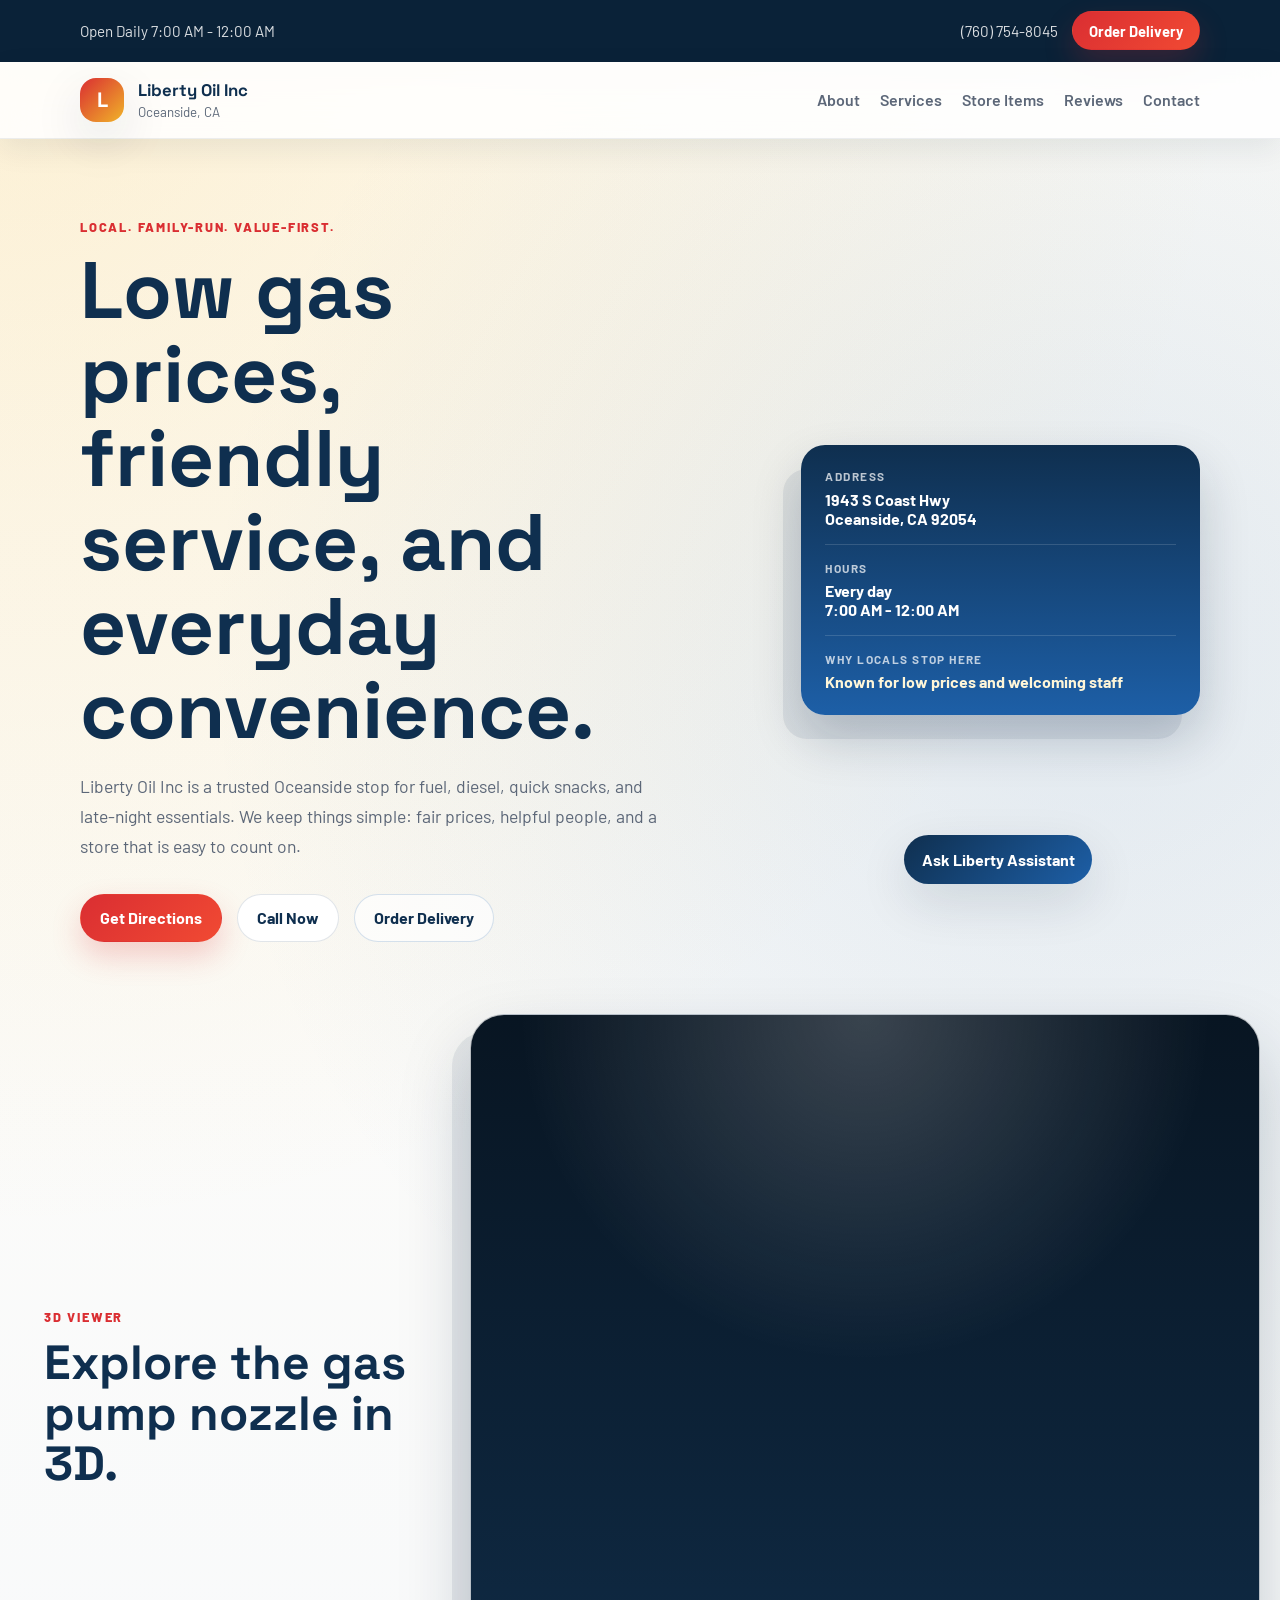
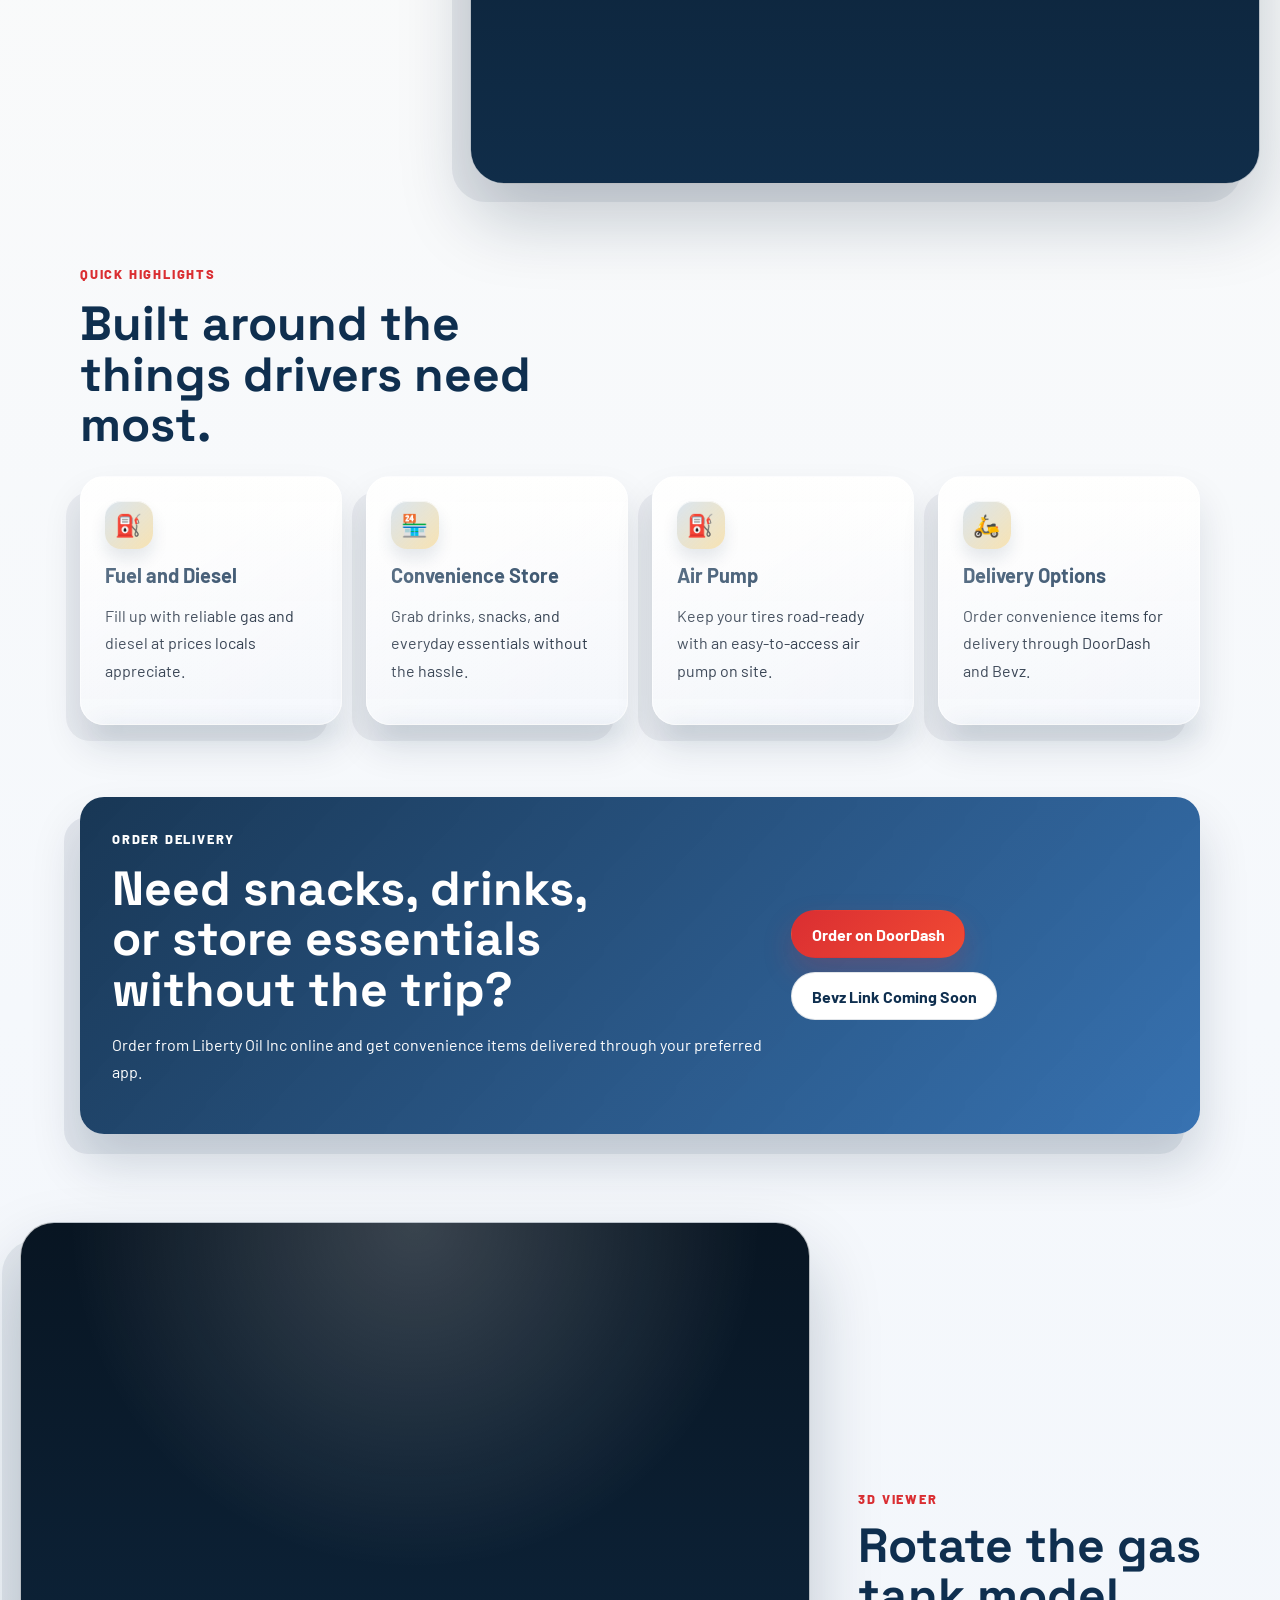
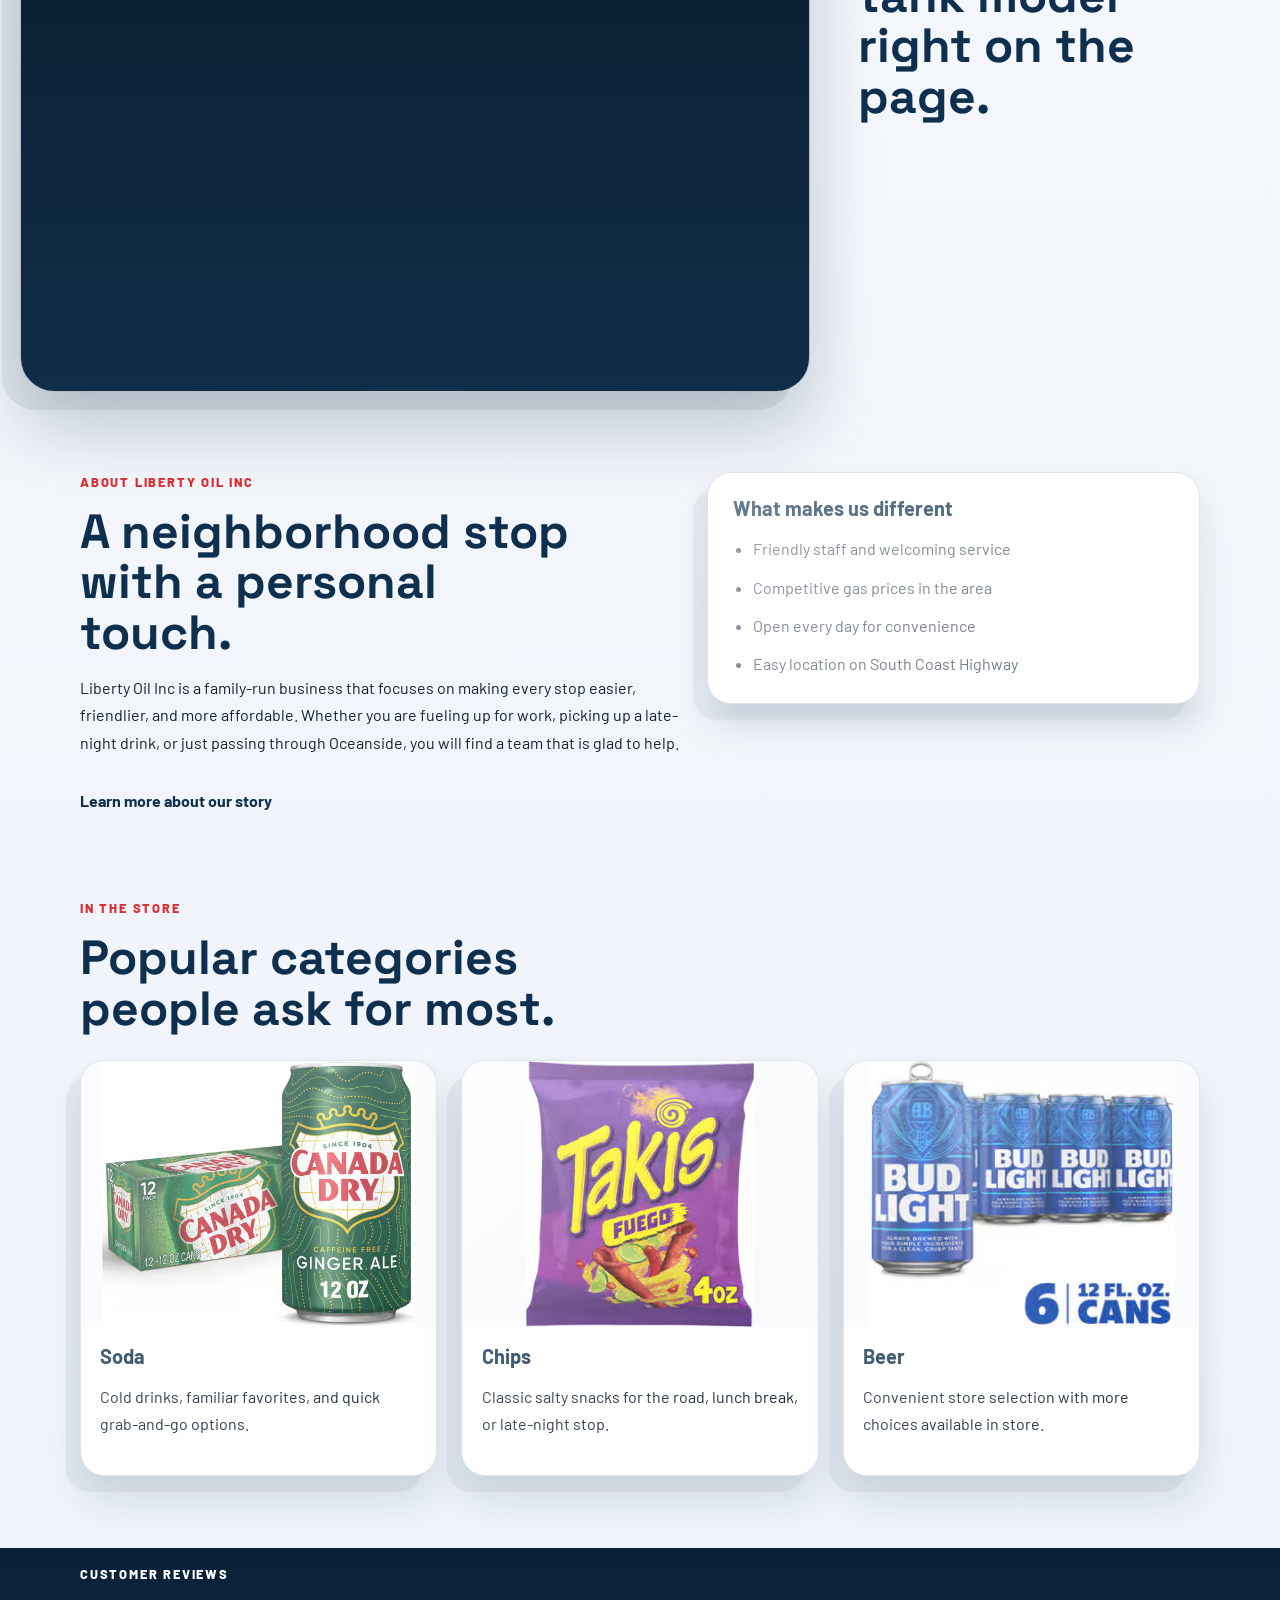
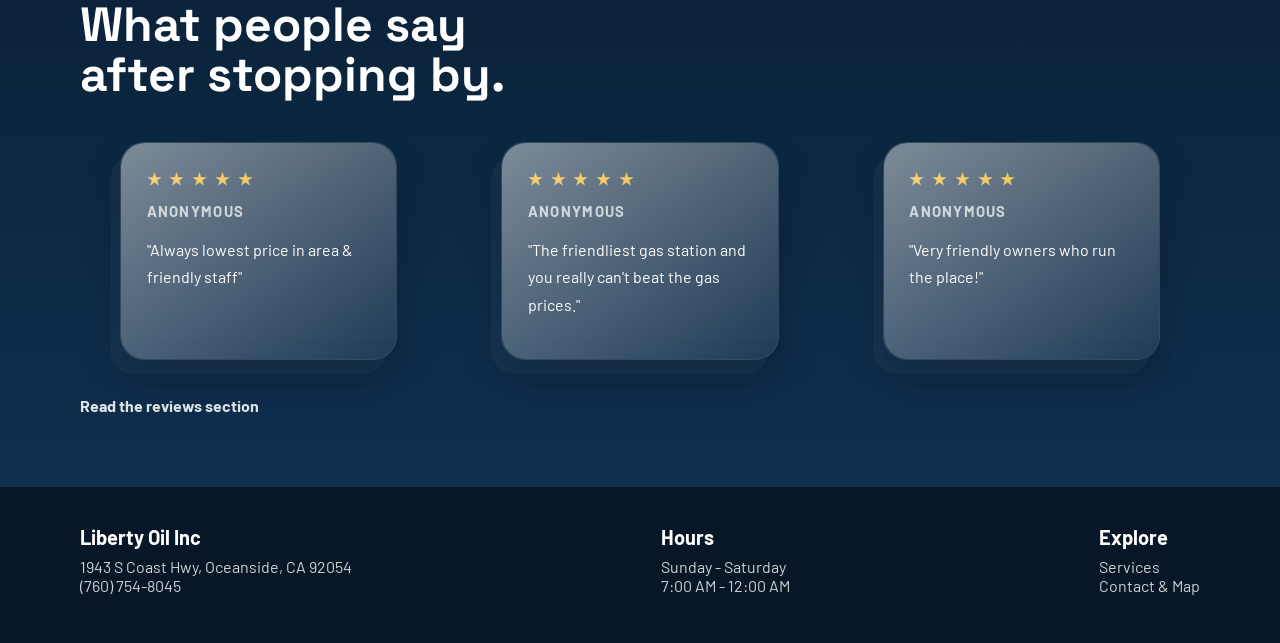
==== liberty-oil-site/index.html @ d1e292bf "Add files via upload" ====
<!DOCTYPE html>
<html lang="en">
<head>
  <meta charset="UTF-8">
  <meta name="viewport" content="width=device-width, initial-scale=1.0">
  <title>Liberty Oil Inc | Oceanside Gas Station & Convenience Store</title>
  <meta
    name="description"
    content="Liberty Oil Inc is a family-run gas station and convenience store in Oceanside, CA with low gas prices, diesel, snacks, and delivery."
  >
  <link rel="preconnect" href="https://fonts.googleapis.com">
  <link rel="preconnect" href="https://fonts.gstatic.com" crossorigin>
  <link
    href="https://fonts.googleapis.com/css2?family=Barlow:wght@400;500;600;700;800&family=Space+Grotesk:wght@500;700&display=swap"
    rel="stylesheet"
  >
  <link rel="stylesheet" href="styles.css">
</head>
<body>
  <div class="topbar">
    <div class="container topbar-inner">
      <p>Open Daily 7:00 AM - 12:00 AM</p>
      <div class="topbar-actions">
        <a href="tel:+17607548045">(760) 754-8045</a>
        <a class="button button-small button-accent" href="#delivery">Order Delivery</a>
      </div>
    </div>
  </div>

  <header class="site-header">
    <div class="container nav">
      <a class="brand" href="index.html">
        <span class="brand-mark">L</span>
        <span>
          <strong>Liberty Oil Inc</strong>
          <small>Oceanside, CA</small>
        </span>
      </a>
      <nav class="nav-links" aria-label="Primary navigation">
        <a href="about.html">About</a>
        <a href="services.html">Services</a>
        <a href="soda.html">Store Items</a>
        <a href="reviews.html">Reviews</a>
        <a href="contact.html">Contact</a>
      </nav>
    </div>
  </header>

  <main>
    <section class="hero">
      <div class="container hero-grid">
        <div class="hero-copy">
          <p class="eyebrow">Local. Family-Run. Value-First.</p>
          <h1>Low gas prices, friendly service, and everyday convenience.</h1>
          <p class="lede">
            Liberty Oil Inc is a trusted Oceanside stop for fuel, diesel, quick snacks,
            and late-night essentials. We keep things simple: fair prices, helpful people,
            and a store that is easy to count on.
          </p>
          <div class="cta-row">
            <a
              class="button button-primary"
              href="https://www.google.com/maps/search/?api=1&query=1943+S+Coast+Hwy+Oceanside+CA+92054"
              target="_blank"
              rel="noreferrer"
            >
              Get Directions
            </a>
            <a class="button button-secondary" href="tel:+17607548045">Call Now</a>
            <a class="button button-ghost" href="#delivery">Order Delivery</a>
          </div>
        </div>

        <aside class="hero-card">
          <div class="stat-block">
            <span class="stat-label">Address</span>
            <strong>1943 S Coast Hwy<br>Oceanside, CA 92054</strong>
          </div>
          <div class="stat-block">
            <span class="stat-label">Hours</span>
            <strong>Every day<br>7:00 AM - 12:00 AM</strong>
          </div>
          <div class="stat-block stat-highlight">
            <span class="stat-label">Why locals stop here</span>
            <strong>Known for low prices and welcoming staff</strong>
          </div>
        </aside>
      </div>
    </section>

    <section class="model-stage">
      <div class="model-stage-inner">
        <div class="model-stage-copy">
          <p class="eyebrow">3D Viewer</p>
          <h2>Explore the gas pump nozzle in 3D.</h2>
        </div>
        <div class="model-shell model-shell-cropped">
          <iframe
            class="model-frame-embed"
            title="Gas Pump Nozzle 3D Model"
            src="https://sketchfab.com/models/5343a980106c41609a4ba34786d8a088/embed?autostart=1&ui_controls=0&ui_infos=0&ui_stop=0&ui_watermark=0&ui_annotations=0&ui_hint=0&ui_theme=dark"
            allow="autoplay; fullscreen; xr-spatial-tracking"
            allowfullscreen
            loading="lazy"
          ></iframe>
        </div>
      </div>
    </section>

    <section class="section">
      <div class="container">
        <div class="section-heading">
          <p class="eyebrow">Quick Highlights</p>
          <h2>Built around the things drivers need most.</h2>
        </div>
        <div class="feature-grid">
          <article class="feature-card">
            <div class="icon-badge">⛽️</div>
            <h3>Fuel and Diesel</h3>
            <p>Fill up with reliable gas and diesel at prices locals appreciate.</p>
          </article>
          <article class="feature-card">
            <div class="icon-badge">🏪</div>
            <h3>Convenience Store</h3>
            <p>Grab drinks, snacks, and everyday essentials without the hassle.</p>
          </article>
          <article class="feature-card">
            <div class="icon-badge">⛽</div>
            <h3>Air Pump</h3>
            <p>Keep your tires road-ready with an easy-to-access air pump on site.</p>
          </article>
          <article class="feature-card">
            <div class="icon-badge">🛵</div>
            <h3>Delivery Options</h3>
            <p>Order convenience items for delivery through DoorDash and Bevz.</p>
          </article>
        </div>
      </div>
    </section>

    <section id="delivery" class="section section-contrast">
      <div class="container delivery-panel">
        <div>
          <p class="eyebrow">Order Delivery</p>
          <h2>Need snacks, drinks, or store essentials without the trip?</h2>
          <p>
            Order from Liberty Oil Inc online and get convenience items delivered
            through your preferred app.
          </p>
        </div>
        <div class="delivery-actions">
          <a
            class="button button-primary"
            href="https://www.doordash.com/convenience/store/liberty-oil-inc-oceanside-24620532"
            target="_blank"
            rel="noreferrer"
          >
            Order on DoorDash
          </a>
          <a class="button button-secondary" href="contact.html">Bevz Link Coming Soon</a>
        </div>
      </div>
    </section>

    <section class="model-stage model-stage-alt">
      <div class="model-stage-inner">
        <div class="model-shell model-shell-cropped">
          <iframe
            class="model-frame-embed"
            title="Gas Tank 3D Model"
            src="https://sketchfab.com/models/209b14d8f686484f8e435cd2801d5133/embed?autostart=1&ui_controls=0&ui_infos=0&ui_stop=0&ui_watermark=0&ui_annotations=0&ui_hint=0&ui_theme=dark"
            allow="autoplay; fullscreen; xr-spatial-tracking"
            allowfullscreen
            loading="lazy"
          ></iframe>
        </div>
        <div class="model-stage-copy">
          <p class="eyebrow">3D Viewer</p>
          <h2>Rotate the gas tank model right on the page.</h2>
        </div>
      </div>
    </section>

    <section class="section">
      <div class="container split-layout">
        <div>
          <p class="eyebrow">About Liberty Oil Inc</p>
          <h2>A neighborhood stop with a personal touch.</h2>
          <p>
            Liberty Oil Inc is a family-run business that focuses on making every stop
            easier, friendlier, and more affordable. Whether you are fueling up for work,
            picking up a late-night drink, or just passing through Oceanside, you will find
            a team that is glad to help.
          </p>
          <a class="text-link" href="about.html">Learn more about our story</a>
        </div>
        <div class="info-panel">
          <h3>What makes us different</h3>
          <ul class="check-list">
            <li>Friendly staff and welcoming service</li>
            <li>Competitive gas prices in the area</li>
            <li>Open every day for convenience</li>
            <li>Easy location on South Coast Highway</li>
          </ul>
        </div>
      </div>
    </section>

    <section class="section">
      <div class="container">
        <div class="section-heading">
          <p class="eyebrow">In The Store</p>
          <h2>Popular categories people ask for most.</h2>
        </div>
        <div class="product-grid">
          <a class="product-card" href="soda.html">
            <img src="assets/soda 4.avif" alt="Soda selection at Liberty Oil Inc">
            <div class="product-copy">
              <h3>Soda</h3>
              <p>Cold drinks, familiar favorites, and quick grab-and-go options.</p>
            </div>
          </a>
          <a class="product-card" href="chips.html">
            <img src="assets/chips 1.avif" alt="Chips selection at Liberty Oil Inc">
            <div class="product-copy">
              <h3>Chips</h3>
              <p>Classic salty snacks for the road, lunch break, or late-night stop.</p>
            </div>
          </a>
          <a class="product-card" href="beer.html">
            <img src="assets/beer 3.avif" alt="Beer selection at Liberty Oil Inc">
            <div class="product-copy">
              <h3>Beer</h3>
              <p>Convenient store selection with more choices available in store.</p>
            </div>
          </a>
        </div>
      </div>
    </section>

    <section class="section section-dark">
      <div class="container">
        <div class="section-heading">
          <p class="eyebrow">Customer Reviews</p>
          <h2>What people say after stopping by.</h2>
        </div>
        <div class="testimonial-grid">
          <blockquote class="testimonial-card">
            <div class="review-stars" aria-label="5 out of 5 stars">&#9733; &#9733; &#9733; &#9733; &#9733;</div>
            <div class="review-author">Anonymous</div>
            <p>"Always lowest price in area & friendly staff"</p>
          </blockquote>
          <blockquote class="testimonial-card">
            <div class="review-stars" aria-label="5 out of 5 stars">&#9733; &#9733; &#9733; &#9733; &#9733;</div>
            <div class="review-author">Anonymous</div>
            <p>"The friendliest gas station and you really can't beat the gas prices."</p>
          </blockquote>
          <blockquote class="testimonial-card">
            <div class="review-stars" aria-label="5 out of 5 stars">&#9733; &#9733; &#9733; &#9733; &#9733;</div>
            <div class="review-author">Anonymous</div>
            <p>"Very friendly owners who run the place!"</p>
          </blockquote>
        </div>
        <a class="text-link text-link-light" href="reviews.html">Read the reviews section</a>
      </div>
    </section>
  </main>

  <footer class="site-footer">
    <div class="container footer-grid">
      <div>
        <h3>Liberty Oil Inc</h3>
        <p>1943 S Coast Hwy, Oceanside, CA 92054</p>
        <p><a href="tel:+17607548045">(760) 754-8045</a></p>
      </div>
      <div>
        <h3>Hours</h3>
        <p>Sunday - Saturday</p>
        <p>7:00 AM - 12:00 AM</p>
      </div>
      <div>
        <h3>Explore</h3>
        <p><a href="services.html">Services</a></p>
        <p><a href="contact.html">Contact & Map</a></p>
      </div>
    </div>
  </footer>
  <script src="script.js"></script>
</body>
</html>
---- liberty-oil-site/styles.css ----
:root {
  --navy: #0f2f4f;
  --navy-deep: #0a2238;
  --blue: #1d5fa7;
  --red: #da2e32;
  --gold: #f0b429;
  --paper: #f7f8fb;
  --white: #ffffff;
  --ink: #122033;
  --muted: #5c6778;
  --line: rgba(15, 47, 79, 0.12);
  --shadow: 0 18px 50px rgba(9, 32, 54, 0.12);
  --radius: 24px;
  --ease-smooth: cubic-bezier(0.22, 1, 0.36, 1);
}

* {
  box-sizing: border-box;
}

html {
  scroll-behavior: smooth;
}

body {
  position: relative;
  margin: 0;
  font-family: "Barlow", sans-serif;
  color: var(--ink);
  background:
    radial-gradient(circle at top left, rgba(240, 180, 41, 0.18), transparent 22%),
    radial-gradient(circle at 85% 12%, rgba(29, 95, 167, 0.12), transparent 18%),
    linear-gradient(180deg, #fffdf8 0%, #f5f8fc 48%, #eef3fa 100%);
  overflow-x: hidden;
}

body::before,
body::after {
  content: "";
  position: fixed;
  width: 28rem;
  height: 28rem;
  border-radius: 50%;
  pointer-events: none;
  filter: blur(70px);
  opacity: 0.26;
  z-index: 0;
  animation: ambientFloat 18s ease-in-out infinite;
}

body::before {
  top: 8%;
  left: -8rem;
  background: radial-gradient(circle, rgba(240, 180, 41, 0.45), rgba(240, 180, 41, 0));
}

body::after {
  right: -10rem;
  bottom: 4%;
  background: radial-gradient(circle, rgba(29, 95, 167, 0.38), rgba(29, 95, 167, 0));
  animation-delay: -7s;
}

a {
  color: inherit;
  text-decoration: none;
}

img,
iframe {
  max-width: 100%;
}

.container {
  position: relative;
  z-index: 1;
  width: min(1120px, calc(100% - 2rem));
  margin: 0 auto;
}

.narrow {
  width: min(760px, 100%);
}

.topbar {
  background: var(--navy-deep);
  color: rgba(255, 255, 255, 0.85);
  font-size: 0.95rem;
  animation: slideDownFade 700ms var(--ease-smooth) both;
}

.topbar-inner,
.nav,
.topbar-actions,
.cta-row,
.footer-grid,
.delivery-panel,
.contact-grid {
  display: flex;
  align-items: center;
}

.topbar-inner {
  justify-content: space-between;
  gap: 1rem;
  padding: 0.7rem 0;
}

.topbar-inner p,
.topbar-actions a,
.site-footer p {
  margin: 0;
}

.topbar-actions {
  gap: 0.9rem;
}

.site-header {
  position: sticky;
  top: 0;
  z-index: 20;
  backdrop-filter: blur(18px);
  background: rgba(255, 255, 255, 0.86);
  border-bottom: 1px solid rgba(15, 47, 79, 0.08);
  animation: slideDownFade 900ms var(--ease-smooth) both;
  box-shadow: 0 10px 30px rgba(9, 32, 54, 0.08);
}

.nav {
  justify-content: space-between;
  gap: 1rem;
  padding: 1rem 0;
}

.brand {
  display: inline-flex;
  align-items: center;
  gap: 0.9rem;
  color: var(--navy);
}

.brand strong,
.brand small {
  display: block;
}

.brand strong {
  font-family: "Space Grotesk", sans-serif;
  font-size: 1.05rem;
}

.brand small {
  margin-top: 0.2rem;
  color: var(--muted);
}

.brand-mark {
  display: grid;
  place-items: center;
  width: 2.75rem;
  height: 2.75rem;
  border-radius: 16px;
  background: linear-gradient(135deg, var(--red), var(--gold));
  color: var(--white);
  font-family: "Space Grotesk", sans-serif;
  font-size: 1.3rem;
  font-weight: 700;
  box-shadow: var(--shadow);
}

.nav-links {
  display: flex;
  flex-wrap: wrap;
  gap: 1.25rem;
  color: var(--muted);
  font-weight: 600;
}

.nav-links a.active,
.nav-links a:hover,
.text-link:hover {
  color: var(--red);
}

.nav-links a {
  position: relative;
  transition: color 180ms ease;
}

.nav-links a::after {
  content: "";
  position: absolute;
  left: 0;
  bottom: -0.3rem;
  width: 100%;
  height: 2px;
  background: linear-gradient(90deg, var(--red), var(--gold));
  transform: scaleX(0);
  transform-origin: left;
  transition: transform 220ms ease;
}

.nav-links a:hover::after,
.nav-links a.active::after {
  transform: scaleX(1);
}

.hero,
.page-hero {
  padding: 5rem 0 3.5rem;
}

.model-stage {
  padding: 1rem 0 4rem;
}

.model-stage-inner {
  width: min(1240px, calc(100% - 2rem));
  margin: 0 auto;
  display: grid;
  grid-template-columns: minmax(280px, 0.7fr) minmax(0, 1.3fr);
  gap: 1.5rem;
  align-items: center;
}

.model-stage-alt .model-stage-inner {
  grid-template-columns: minmax(0, 1.3fr) minmax(280px, 0.7fr);
}

.model-stage-copy {
  padding: 1.5rem;
}

.model-stage-copy p:last-child {
  color: var(--muted);
  line-height: 1.7;
}

.model-shell {
  min-height: 68vh;
  border-radius: 34px;
  overflow: hidden;
  border: 1px solid rgba(255, 255, 255, 0.7);
  background:
    radial-gradient(circle at top, rgba(255, 255, 255, 0.2), transparent 40%),
    linear-gradient(180deg, #081522, #102d49);
  box-shadow:
    0 35px 70px rgba(9, 32, 54, 0.22),
    -18px 18px 0 rgba(15, 47, 79, 0.08);
}

.model-frame-embed {
  display: block;
  width: 100%;
  min-height: 68vh;
  border: 0;
}

.model-shell-cropped {
  position: relative;
}

.model-shell-cropped .model-frame-embed {
  width: calc(100% + 140px);
  min-height: calc(68vh + 190px);
  margin-left: -70px;
  margin-top: -34px;
}

.hero-grid,
.split-layout,
.feature-grid,
.testimonial-grid,
.product-grid,
.gallery-grid {
  display: grid;
  gap: 1.5rem;
}

.hero-grid {
  grid-template-columns: minmax(0, 1.4fr) minmax(280px, 0.8fr);
  align-items: center;
  perspective: 1400px;
  transform-style: preserve-3d;
}

.hero-copy {
  animation: riseIn 900ms var(--ease-smooth) 90ms both;
}

.eyebrow {
  margin: 0 0 0.85rem;
  color: var(--red);
  text-transform: uppercase;
  letter-spacing: 0.14em;
  font-size: 0.8rem;
  font-weight: 800;
}

h1,
h2,
h3 {
  margin: 0;
  line-height: 1.05;
  color: var(--navy);
}

h1 {
  font-family: "Space Grotesk", sans-serif;
  font-size: clamp(2.8rem, 7vw, 5rem);
  max-width: 11ch;
}

h2 {
  font-family: "Space Grotesk", sans-serif;
  font-size: clamp(2rem, 4vw, 3rem);
  max-width: 16ch;
}

h3 {
  font-size: 1.25rem;
}

.lede,
.feature-card p,
.testimonial-card p,
.section p,
.info-panel li,
.page-shell p {
  line-height: 1.7;
}

.hero-copy .lede {
  max-width: 58ch;
  margin: 1.25rem 0 0;
  font-size: 1.1rem;
  color: var(--muted);
}

.cta-row {
  flex-wrap: wrap;
  gap: 0.9rem;
  margin-top: 2rem;
}

.button {
  display: inline-flex;
  align-items: center;
  justify-content: center;
  min-height: 3rem;
  padding: 0.85rem 1.2rem;
  border-radius: 999px;
  border: 1px solid transparent;
  font-weight: 700;
  position: relative;
  overflow: hidden;
  transition: transform 160ms ease, box-shadow 160ms ease, background 160ms ease;
}

.button:hover {
  transform: translateY(-3px);
}

.button::before {
  content: "";
  position: absolute;
  inset: 0;
  background: linear-gradient(115deg, transparent 25%, rgba(255, 255, 255, 0.35) 50%, transparent 75%);
  transform: translateX(-130%);
}

.button:hover::before {
  animation: buttonSweep 700ms ease;
}

.button-primary,
.button-accent {
  background: linear-gradient(135deg, var(--red), #f14a33);
  color: var(--white);
  box-shadow: 0 14px 30px rgba(218, 46, 50, 0.22);
}

.button-secondary {
  background: var(--white);
  border-color: var(--line);
  color: var(--navy);
}

.button-ghost {
  color: var(--navy);
  border-color: rgba(29, 95, 167, 0.18);
  background: rgba(255, 255, 255, 0.65);
}

.button-small {
  min-height: 2.45rem;
  padding: 0.6rem 1rem;
  font-size: 0.92rem;
}

.hero-card,
.feature-card,
.info-panel,
.testimonial-card,
.map-frame,
.delivery-panel {
  border-radius: var(--radius);
  box-shadow: var(--shadow);
}

.hero-card {
  padding: 1.5rem;
  background: linear-gradient(180deg, var(--navy), var(--blue));
  color: var(--white);
  animation: heroFloat 5s ease-in-out infinite, riseIn 900ms var(--ease-smooth) 180ms both;
  position: relative;
  transform: rotateY(-12deg) rotateX(5deg) translateZ(28px);
  box-shadow:
    0 24px 50px rgba(9, 32, 54, 0.2),
    -18px 24px 0 rgba(15, 47, 79, 0.08);
}

.hero-card::before {
  content: "";
  position: absolute;
  inset: 1rem -0.85rem -1rem 1rem;
  border-radius: inherit;
  background: linear-gradient(180deg, rgba(255, 255, 255, 0.08), rgba(255, 255, 255, 0));
  z-index: -1;
}

.stat-block + .stat-block {
  margin-top: 1rem;
  padding-top: 1rem;
  border-top: 1px solid rgba(255, 255, 255, 0.14);
}

.stat-label {
  display: block;
  margin-bottom: 0.4rem;
  color: rgba(255, 255, 255, 0.72);
  text-transform: uppercase;
  letter-spacing: 0.12em;
  font-size: 0.74rem;
  font-weight: 700;
}

.stat-highlight strong {
  color: #fff6d8;
}

.section {
  padding: 1rem 0 4.5rem;
}

.section-heading,
.split-layout > *,
.feature-card,
.product-card,
.gallery-card,
.testimonial-card,
.info-panel,
.delivery-panel,
.map-frame {
  opacity: 0;
  transform: translateY(26px) scale(0.985);
  transition:
    opacity 700ms var(--ease-smooth),
    transform 700ms var(--ease-smooth),
    box-shadow 220ms ease,
    border-color 220ms ease;
}

.is-revealed {
  opacity: 1;
  transform: translateY(0) scale(1);
}

.section-heading {
  margin-bottom: 1.6rem;
}

.feature-grid {
  grid-template-columns: repeat(4, minmax(0, 1fr));
}

.product-grid {
  grid-template-columns: repeat(3, minmax(0, 1fr));
}

.feature-card {
  padding: 1.5rem;
  background: rgba(255, 255, 255, 0.85);
  border: 1px solid rgba(255, 255, 255, 0.7);
  position: relative;
  transform: perspective(1000px) rotateX(8deg) rotateY(-8deg);
  transform-style: preserve-3d;
  background-image:
    linear-gradient(180deg, rgba(255, 255, 255, 0.92), rgba(244, 247, 252, 0.9)),
    linear-gradient(135deg, rgba(240, 180, 41, 0.08), rgba(29, 95, 167, 0.04));
  box-shadow:
    0 22px 38px rgba(9, 32, 54, 0.12),
    -14px 16px 0 rgba(15, 47, 79, 0.06);
}

.feature-card::before,
.product-card::before,
.gallery-card::before,
.info-panel::before,
.testimonial-card::before {
  content: "";
  position: absolute;
  inset: 0;
  border-radius: inherit;
  pointer-events: none;
  background: linear-gradient(145deg, rgba(255, 255, 255, 0.42), rgba(255, 255, 255, 0));
}

.feature-card::after,
.product-card::after,
.gallery-card::after,
.info-panel::after,
.testimonial-card::after {
  content: "";
  position: absolute;
  inset: auto 0 -14px 14px;
  height: 14px;
  border-radius: 0 0 18px 18px;
  background: linear-gradient(180deg, rgba(15, 47, 79, 0.12), rgba(15, 47, 79, 0));
  filter: blur(10px);
  z-index: -1;
}

.feature-card:hover,
.product-card:hover,
.gallery-card:hover,
.testimonial-card-light:hover,
.info-panel:hover {
  transform: translateY(-8px) scale(1.01);
  box-shadow: 0 24px 60px rgba(9, 32, 54, 0.16);
  border-color: rgba(29, 95, 167, 0.18);
}

.feature-card-tall h2 {
  font-size: 1.5rem;
}

.icon-badge {
  display: grid;
  place-items: center;
  width: 3rem;
  height: 3rem;
  margin-bottom: 1rem;
  border-radius: 1rem;
  background: linear-gradient(135deg, rgba(29, 95, 167, 0.16), rgba(240, 180, 41, 0.35));
  color: var(--navy);
  font-family: "Space Grotesk", sans-serif;
  font-weight: 700;
  font-size: 1.35rem;
  box-shadow:
    inset 0 1px 0 rgba(255, 255, 255, 0.65),
    0 10px 16px rgba(15, 47, 79, 0.1);
  transform: translateZ(18px);
}

.section-contrast {
  padding-top: 0;
}

#delivery {
  scroll-margin-top: 7rem;
}

.delivery-panel {
  justify-content: space-between;
  gap: 1.5rem;
  padding: 2rem;
  background:
    linear-gradient(135deg, rgba(15, 47, 79, 0.96), rgba(29, 95, 167, 0.88)),
    linear-gradient(90deg, rgba(240, 180, 41, 0.12), transparent);
  color: var(--white);
  position: relative;
  overflow: hidden;
  transform: perspective(1200px) rotateX(6deg);
  box-shadow:
    0 30px 50px rgba(9, 32, 54, 0.16),
    -16px 20px 0 rgba(15, 47, 79, 0.08);
}

.delivery-panel::after {
  content: "";
  position: absolute;
  inset: -20%;
  background: linear-gradient(120deg, transparent 25%, rgba(255, 255, 255, 0.12) 50%, transparent 75%);
  transform: translateX(-60%);
  animation: panelSweep 7s linear infinite;
}

.delivery-panel h2,
.delivery-panel p {
  color: var(--white);
}

.delivery-actions {
  display: flex;
  flex-wrap: wrap;
  gap: 0.85rem;
}

.split-layout {
  grid-template-columns: 1.1fr 0.9fr;
  align-items: start;
}

.info-panel {
  padding: 1.6rem;
  background: var(--white);
  border: 1px solid var(--line);
  position: relative;
  transform: perspective(1100px) rotateY(7deg);
  box-shadow:
    0 22px 38px rgba(9, 32, 54, 0.1),
    -14px 16px 0 rgba(15, 47, 79, 0.05);
}

.check-list {
  margin: 1rem 0 0;
  padding-left: 1.2rem;
  color: var(--muted);
}

.check-list li + li {
  margin-top: 0.7rem;
}

.section-dark {
  background: linear-gradient(180deg, var(--navy-deep), var(--navy));
  color: var(--white);
  position: relative;
  overflow: hidden;
}

.section-dark::before {
  content: "";
  position: absolute;
  inset: 0;
  background:
    radial-gradient(circle at 20% 20%, rgba(240, 180, 41, 0.12), transparent 28%),
    radial-gradient(circle at 80% 30%, rgba(218, 46, 50, 0.12), transparent 24%);
  animation: pulseField 10s ease-in-out infinite;
}

.section-dark h2,
.section-dark .eyebrow {
  color: var(--white);
}

.testimonial-grid {
  grid-template-columns: repeat(3, minmax(0, 1fr));
}

.testimonial-card {
  padding: 1.6rem;
  background: rgba(255, 255, 255, 0.08);
  color: var(--white);
  border: 1px solid rgba(255, 255, 255, 0.08);
  position: relative;
  transform: perspective(1000px) rotateX(7deg) rotateY(-6deg);
  box-shadow:
    0 24px 40px rgba(0, 0, 0, 0.18),
    -10px 14px 0 rgba(255, 255, 255, 0.04);
}

.testimonial-card-light {
  background: var(--white);
  color: var(--ink);
  border: 1px solid var(--line);
}

.review-stars {
  margin-bottom: 0.85rem;
  color: var(--gold);
  font-size: 1rem;
  letter-spacing: 0.18rem;
  font-weight: 700;
}

.review-author {
  margin-bottom: 0.7rem;
  color: rgba(255, 255, 255, 0.72);
  font-size: 0.92rem;
  font-weight: 700;
  text-transform: uppercase;
  letter-spacing: 0.08rem;
}

.testimonial-card-light .review-author {
  color: var(--muted);
}

.product-card {
  overflow: hidden;
  border-radius: var(--radius);
  background: var(--white);
  border: 1px solid var(--line);
  box-shadow: var(--shadow);
  position: relative;
  transform: perspective(1100px) rotateX(7deg) rotateY(-7deg);
  box-shadow:
    0 24px 40px rgba(9, 32, 54, 0.12),
    -14px 16px 0 rgba(15, 47, 79, 0.05);
}

.product-card img,
.gallery-card img {
  display: block;
  width: 100%;
  aspect-ratio: 4 / 3;
  object-fit: contain;
  background: #f8fafc;
}

.product-copy {
  padding: 1.2rem 1.2rem 1.35rem;
}

.gallery-grid {
  grid-template-columns: repeat(3, minmax(0, 1fr));
}

.gallery-card {
  overflow: hidden;
  border-radius: 22px;
  background: var(--white);
  border: 1px solid var(--line);
  box-shadow: var(--shadow);
  position: relative;
  transform: perspective(1100px) rotateX(6deg) rotateY(-5deg);
}

.gallery-card figcaption {
  padding: 0.95rem 1rem 1.1rem;
  color: var(--muted);
}

.category-banner {
  padding: 1.2rem 1.3rem;
  border-radius: 22px;
  background: linear-gradient(135deg, rgba(240, 180, 41, 0.18), rgba(29, 95, 167, 0.1));
  border: 1px solid var(--line);
}

.assistant-shell {
  position: fixed;
  right: 1rem;
  bottom: 1rem;
  top: auto;
  z-index: 40;
  width: min(360px, calc(100vw - 1.2rem));
}

.assistant-toggle {
  margin-left: auto;
  display: inline-flex;
  align-items: center;
  gap: 0.6rem;
  padding: 0.95rem 1.1rem;
  border: 0;
  border-radius: 999px;
  background: linear-gradient(135deg, var(--navy), var(--blue));
  color: var(--white);
  box-shadow: var(--shadow);
  font: inherit;
  font-weight: 700;
  cursor: pointer;
}

.assistant-panel {
  display: none;
  margin-top: 0.8rem;
  padding: 1rem;
  border-radius: 24px;
  background: rgba(255, 255, 255, 0.98);
  border: 1px solid var(--line);
  box-shadow: var(--shadow);
}

.assistant-shell.open .assistant-panel {
  display: block;
}

.assistant-panel h3 {
  margin-bottom: 0.35rem;
}

.assistant-panel p {
  margin: 0.35rem 0 0;
  color: var(--muted);
}

.assistant-form {
  display: grid;
  gap: 0.8rem;
  margin-top: 1rem;
}

.assistant-form input {
  width: 100%;
  padding: 0.9rem 1rem;
  border-radius: 16px;
  border: 1px solid var(--line);
  font: inherit;
}

.assistant-actions,
.assistant-chips {
  display: flex;
  flex-wrap: wrap;
  gap: 0.6rem;
}

.assistant-chip {
  padding: 0.55rem 0.8rem;
  border: 1px solid rgba(29, 95, 167, 0.16);
  border-radius: 999px;
  background: #f4f8fe;
  color: var(--navy);
  font: inherit;
  font-weight: 600;
  cursor: pointer;
}

.assistant-response {
  min-height: 4rem;
  padding: 0.95rem 1rem;
  border-radius: 18px;
  background: var(--paper);
  color: var(--ink);
}

.assistant-response strong {
  color: var(--navy);
}

.cursor-trail-layer {
  position: fixed;
  inset: 0;
  pointer-events: none;
  z-index: 12;
  overflow: hidden;
}

.cursor-trail {
  position: absolute;
  width: 220px;
  height: 220px;
  margin-left: -110px;
  margin-top: -110px;
  border-radius: 50%;
  opacity: 0;
  background:
    radial-gradient(circle, rgba(240, 180, 41, 0.26) 0%, rgba(218, 46, 50, 0.18) 38%, rgba(29, 95, 167, 0.12) 62%, rgba(29, 95, 167, 0) 76%);
  mix-blend-mode: screen;
  filter: blur(10px);
  transform: scale(0.45);
  transition: opacity 200ms ease;
}

.cursor-trail.is-visible {
  opacity: 1;
}

.cursor-trail.is-fading {
  opacity: 0;
  transform: scale(1.05);
  transition: opacity 480ms ease, transform 480ms ease;
}

@keyframes slideDownFade {
  from {
    opacity: 0;
    transform: translateY(-18px);
  }
  to {
    opacity: 1;
    transform: translateY(0);
  }
}

@keyframes riseIn {
  from {
    opacity: 0;
    transform: translateY(34px);
  }
  to {
    opacity: 1;
    transform: translateY(0);
  }
}

@keyframes heroFloat {
  0%,
  100% {
    transform: translateY(0);
  }
  50% {
    transform: translateY(-10px);
  }
}

@keyframes ambientFloat {
  0%,
  100% {
    transform: translate3d(0, 0, 0) scale(1);
  }
  50% {
    transform: translate3d(2rem, -1.5rem, 0) scale(1.08);
  }
}

@keyframes buttonSweep {
  from {
    transform: translateX(-130%);
  }
  to {
    transform: translateX(130%);
  }
}

@keyframes panelSweep {
  0% {
    transform: translateX(-60%);
  }
  100% {
    transform: translateX(60%);
  }
}

@keyframes pulseField {
  0%,
  100% {
    opacity: 0.8;
    transform: scale(1);
  }
  50% {
    opacity: 1;
    transform: scale(1.04);
  }
}

.text-link {
  display: inline-block;
  margin-top: 1.2rem;
  font-weight: 700;
  color: var(--navy);
}

.text-link-light {
  color: rgba(255, 255, 255, 0.88);
}

.page-shell {
  padding-bottom: 2rem;
}

.contact-grid {
  gap: 1.5rem;
  align-items: stretch;
}

.contact-grid > * {
  flex: 1 1 0;
}

.map-frame {
  overflow: hidden;
  min-height: 420px;
  border: 1px solid var(--line);
  background: var(--white);
  transform: perspective(1100px) rotateX(5deg) rotateY(-4deg);
  box-shadow:
    0 26px 42px rgba(9, 32, 54, 0.12),
    -14px 16px 0 rgba(15, 47, 79, 0.05);
}

.map-frame iframe {
  width: 100%;
  height: 100%;
  min-height: 420px;
  border: 0;
}

.site-footer {
  padding: 2.5rem 0 3rem;
  background: #071727;
  color: rgba(255, 255, 255, 0.8);
  box-shadow: 0 -14px 30px rgba(7, 23, 39, 0.12);
}

.footer-grid {
  align-items: start;
  justify-content: space-between;
  gap: 1.5rem;
}

.site-footer h3 {
  margin-bottom: 0.6rem;
  color: var(--white);
}

@media (max-width: 900px) {
  .hero-grid,
  .split-layout,
  .feature-grid,
  .testimonial-grid,
  .product-grid,
  .gallery-grid {
    grid-template-columns: 1fr 1fr;
  }

  .model-stage-inner,
  .model-stage-alt .model-stage-inner {
    grid-template-columns: 1fr;
  }

  .delivery-panel,
  .contact-grid,
  .footer-grid {
    flex-direction: column;
    align-items: stretch;
  }

  .hero-card,
  .feature-card,
  .product-card,
  .gallery-card,
  .info-panel,
  .map-frame,
  .delivery-panel,
  .testimonial-card {
    transform: none;
  }
}

@media (max-width: 640px) {
  .topbar-inner,
  .nav {
    flex-direction: column;
    align-items: flex-start;
  }

  .nav-links,
  .topbar-actions {
    width: 100%;
    flex-wrap: wrap;
  }

  .hero,
  .page-hero {
    padding-top: 3.5rem;
  }

  .hero-grid,
  .split-layout,
  .feature-grid,
  .testimonial-grid,
  .product-grid,
  .gallery-grid {
    grid-template-columns: 1fr;
  }

  h1 {
    max-width: 12ch;
  }

  .container {
    width: min(1120px, calc(100% - 1.25rem));
  }

  body::before,
  body::after {
    width: 18rem;
    height: 18rem;
  }
}

@media (pointer: coarse) {
  .cursor-trail-layer {
    display: none;
  }
}

@media (prefers-reduced-motion: reduce) {
  *,
  *::before,
  *::after {
    animation: none !important;
    transition: none !important;
    scroll-behavior: auto !important;
  }

  .section-heading,
  .split-layout > *,
  .feature-card,
  .product-card,
  .gallery-card,
  .testimonial-card,
  .info-panel,
  .delivery-panel,
  .map-frame {
    opacity: 1;
    transform: none;
  }
}

body::before,
body::after,
.cursor-trail-layer,
.cursor-trail,
.delivery-panel::after,
.section-dark::before,
.button::before,
.nav-links a::after {
  display: none !important;
}

.topbar,
.site-header,
.hero-copy,
.hero-card,
.section-heading,
.split-layout > *,
.feature-card,
.product-card,
.gallery-card,
.testimonial-card,
.info-panel,
.delivery-panel,
.map-frame,
.button,
.nav-links a {
  animation: none !important;
  transition: none !important;
  opacity: 1 !important;
  transform: none !important;
}

.button:hover,
.feature-card:hover,
.product-card:hover,
.gallery-card:hover,
.testimonial-card-light:hover,
.info-panel:hover {
  transform: none !important;
  box-shadow: var(--shadow) !important;
  border-color: var(--line) !important;
}
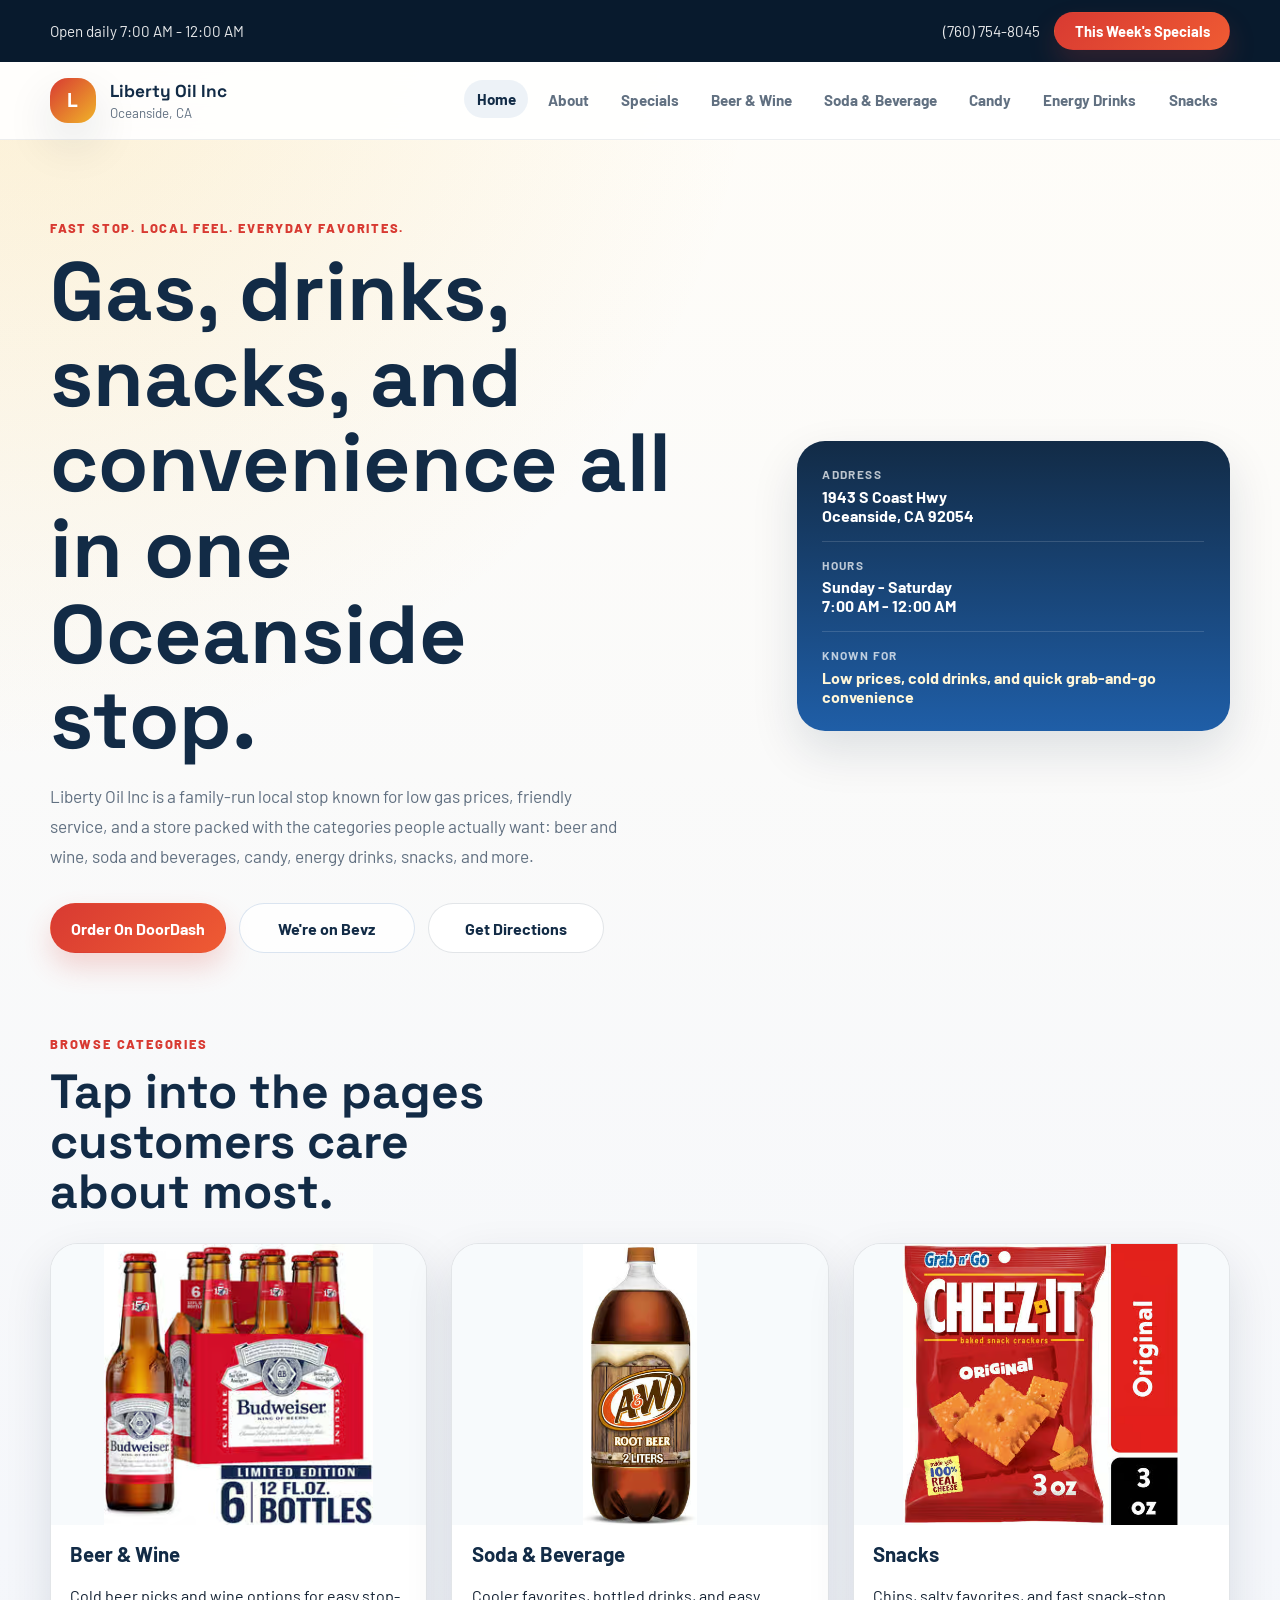
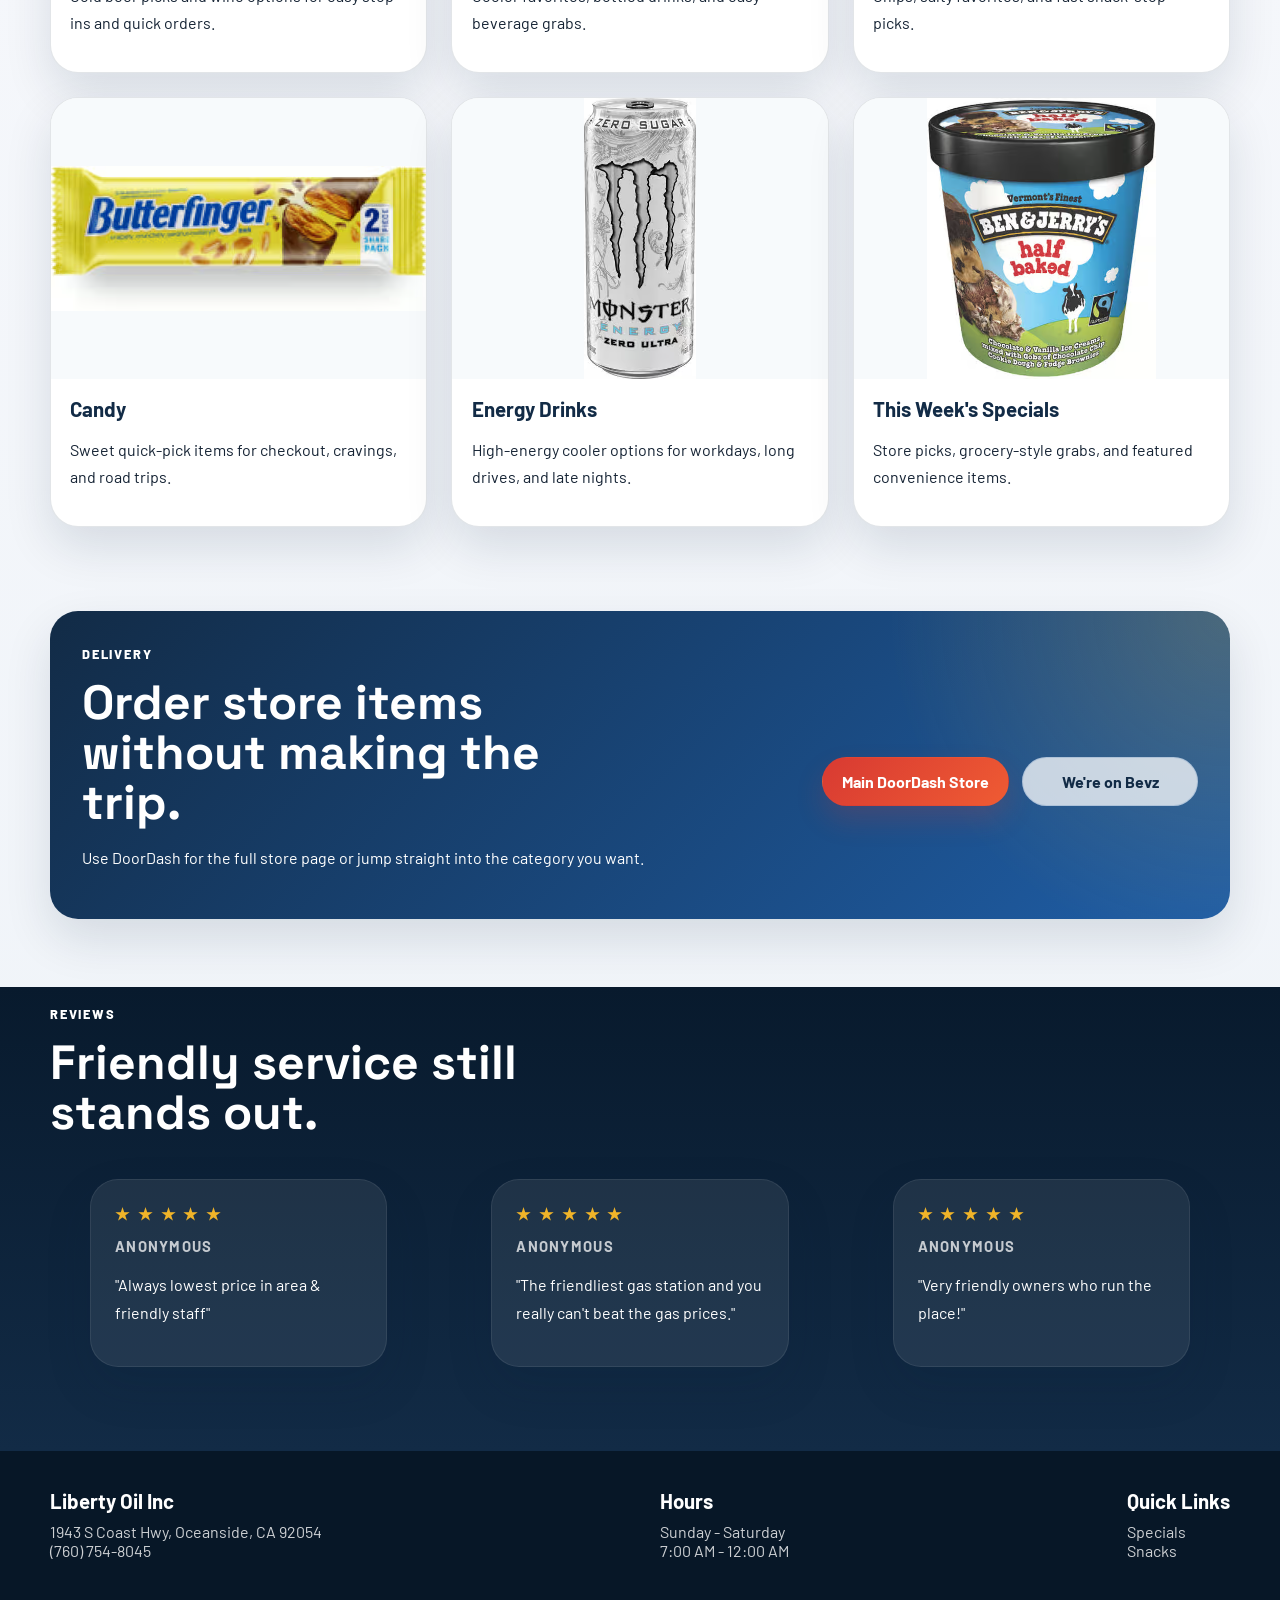
==== commit 13ed122c: "Restore files accidentally dropped by a stale local clone 404.html, .nojekyll, and the entire libert" ====
--- a/liberty-oil-site/index.html
+++ b/liberty-oil-site/index.html
@@ -3,30 +3,23 @@
 <head>
   <meta charset="UTF-8">
   <meta name="viewport" content="width=device-width, initial-scale=1.0">
-  <title>Liberty Oil Inc | Oceanside Gas Station & Convenience Store</title>
-  <meta
-    name="description"
-    content="Liberty Oil Inc is a family-run gas station and convenience store in Oceanside, CA with low gas prices, diesel, snacks, and delivery."
-  >
+  <title>Liberty Oil Inc | Home</title>
+  <meta name="description" content="Liberty Oil Inc in Oceanside, CA offers gas, drinks, snacks, candy, beer and wine, energy drinks, and weekly store picks.">
   <link rel="preconnect" href="https://fonts.googleapis.com">
   <link rel="preconnect" href="https://fonts.gstatic.com" crossorigin>
-  <link
-    href="https://fonts.googleapis.com/css2?family=Barlow:wght@400;500;600;700;800&family=Space+Grotesk:wght@500;700&display=swap"
-    rel="stylesheet"
-  >
+  <link href="https://fonts.googleapis.com/css2?family=Barlow:wght@400;500;600;700;800&family=Space+Grotesk:wght@500;700&display=swap" rel="stylesheet">
   <link rel="stylesheet" href="styles.css">
 </head>
 <body>
   <div class="topbar">
     <div class="container topbar-inner">
-      <p>Open Daily 7:00 AM - 12:00 AM</p>
+      <p>Open daily 7:00 AM - 12:00 AM</p>
       <div class="topbar-actions">
         <a href="tel:+17607548045">(760) 754-8045</a>
-        <a class="button button-small button-accent" href="#delivery">Order Delivery</a>
+        <a class="button button-small button-accent" href="specials.html">This Week's Specials</a>
       </div>
     </div>
   </div>
-
   <header class="site-header">
     <div class="container nav">
       <a class="brand" href="index.html">
@@ -37,40 +30,34 @@
         </span>
       </a>
       <nav class="nav-links" aria-label="Primary navigation">
+        <a class="active" href="index.html">Home</a>
         <a href="about.html">About</a>
-        <a href="services.html">Services</a>
-        <a href="soda.html">Store Items</a>
-        <a href="reviews.html">Reviews</a>
-        <a href="contact.html">Contact</a>
+        <a href="specials.html">Specials</a>
+        <a href="beer-wine.html">Beer & Wine</a>
+        <a href="soda-beverage.html">Soda & Beverage</a>
+        <a href="candy.html">Candy</a>
+        <a href="energy-drinks.html">Energy Drinks</a>
+        <a href="snacks.html">Snacks</a>
       </nav>
     </div>
   </header>
-
   <main>
     <section class="hero">
       <div class="container hero-grid">
         <div class="hero-copy">
-          <p class="eyebrow">Local. Family-Run. Value-First.</p>
-          <h1>Low gas prices, friendly service, and everyday convenience.</h1>
+          <p class="eyebrow">Fast Stop. Local Feel. Everyday Favorites.</p>
+          <h1>Gas, drinks, snacks, and convenience all in one Oceanside stop.</h1>
           <p class="lede">
-            Liberty Oil Inc is a trusted Oceanside stop for fuel, diesel, quick snacks,
-            and late-night essentials. We keep things simple: fair prices, helpful people,
-            and a store that is easy to count on.
+            Liberty Oil Inc is a family-run local stop known for low gas prices, friendly service,
+            and a store packed with the categories people actually want: beer and wine, soda and beverages,
+            candy, energy drinks, snacks, and more.
           </p>
           <div class="cta-row">
-            <a
-              class="button button-primary"
-              href="https://www.google.com/maps/search/?api=1&query=1943+S+Coast+Hwy+Oceanside+CA+92054"
-              target="_blank"
-              rel="noreferrer"
-            >
-              Get Directions
-            </a>
-            <a class="button button-secondary" href="tel:+17607548045">Call Now</a>
-            <a class="button button-ghost" href="#delivery">Order Delivery</a>
+            <a class="button button-primary" href="https://www.doordash.com/convenience/store/24620532" target="_blank" rel="noreferrer">Order On DoorDash</a>
+            <span class="text-pill">We're on Bevz</span>
+            <a class="button button-secondary" href="https://www.google.com/maps/search/?api=1&query=1943+S+Coast+Hwy+Oceanside+CA+92054" target="_blank" rel="noreferrer">Get Directions</a>
           </div>
         </div>
-
         <aside class="hero-card">
           <div class="stat-block">
             <span class="stat-label">Address</span>
@@ -78,171 +65,90 @@
           </div>
           <div class="stat-block">
             <span class="stat-label">Hours</span>
-            <strong>Every day<br>7:00 AM - 12:00 AM</strong>
+            <strong>Sunday - Saturday<br>7:00 AM - 12:00 AM</strong>
           </div>
           <div class="stat-block stat-highlight">
-            <span class="stat-label">Why locals stop here</span>
-            <strong>Known for low prices and welcoming staff</strong>
+            <span class="stat-label">Known For</span>
+            <strong>Low prices, cold drinks, and quick grab-and-go convenience</strong>
           </div>
         </aside>
-      </div>
-    </section>
-
-    <section class="model-stage">
-      <div class="model-stage-inner">
-        <div class="model-stage-copy">
-          <p class="eyebrow">3D Viewer</p>
-          <h2>Explore the gas pump nozzle in 3D.</h2>
-        </div>
-        <div class="model-shell model-shell-cropped">
-          <iframe
-            class="model-frame-embed"
-            title="Gas Pump Nozzle 3D Model"
-            src="https://sketchfab.com/models/5343a980106c41609a4ba34786d8a088/embed?autostart=1&ui_controls=0&ui_infos=0&ui_stop=0&ui_watermark=0&ui_annotations=0&ui_hint=0&ui_theme=dark"
-            allow="autoplay; fullscreen; xr-spatial-tracking"
-            allowfullscreen
-            loading="lazy"
-          ></iframe>
-        </div>
       </div>
     </section>
 
     <section class="section">
       <div class="container">
         <div class="section-heading">
-          <p class="eyebrow">Quick Highlights</p>
-          <h2>Built around the things drivers need most.</h2>
+          <p class="eyebrow">Browse Categories</p>
+          <h2>Tap into the pages customers care about most.</h2>
         </div>
-        <div class="feature-grid">
-          <article class="feature-card">
-            <div class="icon-badge">⛽️</div>
-            <h3>Fuel and Diesel</h3>
-            <p>Fill up with reliable gas and diesel at prices locals appreciate.</p>
-          </article>
-          <article class="feature-card">
-            <div class="icon-badge">🏪</div>
-            <h3>Convenience Store</h3>
-            <p>Grab drinks, snacks, and everyday essentials without the hassle.</p>
-          </article>
-          <article class="feature-card">
-            <div class="icon-badge">⛽</div>
-            <h3>Air Pump</h3>
-            <p>Keep your tires road-ready with an easy-to-access air pump on site.</p>
-          </article>
-          <article class="feature-card">
-            <div class="icon-badge">🛵</div>
-            <h3>Delivery Options</h3>
-            <p>Order convenience items for delivery through DoorDash and Bevz.</p>
-          </article>
-        </div>
-      </div>
-    </section>
-
-    <section id="delivery" class="section section-contrast">
-      <div class="container delivery-panel">
-        <div>
-          <p class="eyebrow">Order Delivery</p>
-          <h2>Need snacks, drinks, or store essentials without the trip?</h2>
-          <p>
-            Order from Liberty Oil Inc online and get convenience items delivered
-            through your preferred app.
-          </p>
-        </div>
-        <div class="delivery-actions">
-          <a
-            class="button button-primary"
-            href="https://www.doordash.com/convenience/store/liberty-oil-inc-oceanside-24620532"
-            target="_blank"
-            rel="noreferrer"
-          >
-            Order on DoorDash
-          </a>
-          <a class="button button-secondary" href="contact.html">Bevz Link Coming Soon</a>
-        </div>
-      </div>
-    </section>
-
-    <section class="model-stage model-stage-alt">
-      <div class="model-stage-inner">
-        <div class="model-shell model-shell-cropped">
-          <iframe
-            class="model-frame-embed"
-            title="Gas Tank 3D Model"
-            src="https://sketchfab.com/models/209b14d8f686484f8e435cd2801d5133/embed?autostart=1&ui_controls=0&ui_infos=0&ui_stop=0&ui_watermark=0&ui_annotations=0&ui_hint=0&ui_theme=dark"
-            allow="autoplay; fullscreen; xr-spatial-tracking"
-            allowfullscreen
-            loading="lazy"
-          ></iframe>
-        </div>
-        <div class="model-stage-copy">
-          <p class="eyebrow">3D Viewer</p>
-          <h2>Rotate the gas tank model right on the page.</h2>
-        </div>
-      </div>
-    </section>
-
-    <section class="section">
-      <div class="container split-layout">
-        <div>
-          <p class="eyebrow">About Liberty Oil Inc</p>
-          <h2>A neighborhood stop with a personal touch.</h2>
-          <p>
-            Liberty Oil Inc is a family-run business that focuses on making every stop
-            easier, friendlier, and more affordable. Whether you are fueling up for work,
-            picking up a late-night drink, or just passing through Oceanside, you will find
-            a team that is glad to help.
-          </p>
-          <a class="text-link" href="about.html">Learn more about our story</a>
-        </div>
-        <div class="info-panel">
-          <h3>What makes us different</h3>
-          <ul class="check-list">
-            <li>Friendly staff and welcoming service</li>
-            <li>Competitive gas prices in the area</li>
-            <li>Open every day for convenience</li>
-            <li>Easy location on South Coast Highway</li>
-          </ul>
-        </div>
-      </div>
-    </section>
-
-    <section class="section">
-      <div class="container">
-        <div class="section-heading">
-          <p class="eyebrow">In The Store</p>
-          <h2>Popular categories people ask for most.</h2>
-        </div>
-        <div class="product-grid">
-          <a class="product-card" href="soda.html">
-            <img src="assets/soda 4.avif" alt="Soda selection at Liberty Oil Inc">
-            <div class="product-copy">
-              <h3>Soda</h3>
-              <p>Cold drinks, familiar favorites, and quick grab-and-go options.</p>
+        <div class="category-grid">
+          <a class="category-card" href="beer-wine.html">
+            <img src="assets/beer q.avif" alt="Beer and wine products">
+            <div class="category-card-copy">
+              <h3>Beer & Wine</h3>
+              <p>Cold beer picks and wine options for easy stop-ins and quick orders.</p>
             </div>
           </a>
-          <a class="product-card" href="chips.html">
-            <img src="assets/chips 1.avif" alt="Chips selection at Liberty Oil Inc">
-            <div class="product-copy">
-              <h3>Chips</h3>
-              <p>Classic salty snacks for the road, lunch break, or late-night stop.</p>
+          <a class="category-card" href="soda-beverage.html">
+            <img src="assets/soddddaaaa.avif" alt="Soda and beverages">
+            <div class="category-card-copy">
+              <h3>Soda & Beverage</h3>
+              <p>Cooler favorites, bottled drinks, and easy beverage grabs.</p>
             </div>
           </a>
-          <a class="product-card" href="beer.html">
-            <img src="assets/beer 3.avif" alt="Beer selection at Liberty Oil Inc">
-            <div class="product-copy">
-              <h3>Beer</h3>
-              <p>Convenient store selection with more choices available in store.</p>
+          <a class="category-card" href="snacks.html">
+            <img src="assets/snackkk.avif" alt="Snacks and chips">
+            <div class="category-card-copy">
+              <h3>Snacks</h3>
+              <p>Chips, salty favorites, and fast snack-stop picks.</p>
+            </div>
+          </a>
+          <a class="category-card" href="candy.html">
+            <img src="assets/candy.avif" alt="Candy items">
+            <div class="category-card-copy">
+              <h3>Candy</h3>
+              <p>Sweet quick-pick items for checkout, cravings, and road trips.</p>
+            </div>
+          </a>
+          <a class="category-card" href="energy-drinks.html">
+            <img src="assets/energy drink.avif" alt="Energy drinks">
+            <div class="category-card-copy">
+              <h3>Energy Drinks</h3>
+              <p>High-energy cooler options for workdays, long drives, and late nights.</p>
+            </div>
+          </a>
+          <a class="category-card" href="specials.html">
+            <img src="assets/ice cream.avif" alt="This week's specials">
+            <div class="category-card-copy">
+              <h3>This Week's Specials</h3>
+              <p>Store picks, grocery-style grabs, and featured convenience items.</p>
             </div>
           </a>
         </div>
       </div>
     </section>
 
-    <section class="section section-dark">
+    <section class="section">
+      <div class="container delivery-panel">
+        <div class="delivery-row">
+          <div>
+            <p class="eyebrow">Delivery</p>
+            <h2>Order store items without making the trip.</h2>
+            <p>Use DoorDash for the full store page or jump straight into the category you want.</p>
+          </div>
+          <div class="page-actions">
+            <a class="button button-primary" href="https://www.doordash.com/convenience/store/24620532" target="_blank" rel="noreferrer">Main DoorDash Store</a>
+            <span class="text-pill">We're on Bevz</span>
+          </div>
+        </div>
+      </div>
+    </section>
+
+    <section class="section testimonial-section">
       <div class="container">
         <div class="section-heading">
-          <p class="eyebrow">Customer Reviews</p>
-          <h2>What people say after stopping by.</h2>
+          <p class="eyebrow">Reviews</p>
+          <h2>Friendly service still stands out.</h2>
         </div>
         <div class="testimonial-grid">
           <blockquote class="testimonial-card">
@@ -261,11 +167,9 @@
             <p>"Very friendly owners who run the place!"</p>
           </blockquote>
         </div>
-        <a class="text-link text-link-light" href="reviews.html">Read the reviews section</a>
       </div>
     </section>
   </main>
-
   <footer class="site-footer">
     <div class="container footer-grid">
       <div>
@@ -279,9 +183,9 @@
         <p>7:00 AM - 12:00 AM</p>
       </div>
       <div>
-        <h3>Explore</h3>
-        <p><a href="services.html">Services</a></p>
-        <p><a href="contact.html">Contact & Map</a></p>
+        <h3>Quick Links</h3>
+        <p><a href="specials.html">Specials</a></p>
+        <p><a href="snacks.html">Snacks</a></p>
       </div>
     </div>
   </footer>
--- a/liberty-oil-site/styles.css
+++ b/liberty-oil-site/styles.css
@@ -1,17 +1,17 @@
 :root {
-  --navy: #0f2f4f;
-  --navy-deep: #0a2238;
-  --blue: #1d5fa7;
-  --red: #da2e32;
+  --navy: #122b46;
+  --navy-deep: #081a2d;
+  --blue: #1f5ea7;
+  --red: #d83a32;
   --gold: #f0b429;
-  --paper: #f7f8fb;
+  --cream: #fff7ee;
+  --paper: #f4f7fb;
   --white: #ffffff;
-  --ink: #122033;
-  --muted: #5c6778;
-  --line: rgba(15, 47, 79, 0.12);
-  --shadow: 0 18px 50px rgba(9, 32, 54, 0.12);
-  --radius: 24px;
-  --ease-smooth: cubic-bezier(0.22, 1, 0.36, 1);
+  --ink: #152334;
+  --muted: #617081;
+  --line: rgba(18, 43, 70, 0.12);
+  --shadow: 0 20px 48px rgba(9, 32, 54, 0.12);
+  --radius: 28px;
 }
 
 * {
@@ -23,42 +23,12 @@
 }
 
 body {
-  position: relative;
   margin: 0;
   font-family: "Barlow", sans-serif;
   color: var(--ink);
   background:
     radial-gradient(circle at top left, rgba(240, 180, 41, 0.18), transparent 22%),
-    radial-gradient(circle at 85% 12%, rgba(29, 95, 167, 0.12), transparent 18%),
-    linear-gradient(180deg, #fffdf8 0%, #f5f8fc 48%, #eef3fa 100%);
-  overflow-x: hidden;
-}
-
-body::before,
-body::after {
-  content: "";
-  position: fixed;
-  width: 28rem;
-  height: 28rem;
-  border-radius: 50%;
-  pointer-events: none;
-  filter: blur(70px);
-  opacity: 0.26;
-  z-index: 0;
-  animation: ambientFloat 18s ease-in-out infinite;
-}
-
-body::before {
-  top: 8%;
-  left: -8rem;
-  background: radial-gradient(circle, rgba(240, 180, 41, 0.45), rgba(240, 180, 41, 0));
-}
-
-body::after {
-  right: -10rem;
-  bottom: 4%;
-  background: radial-gradient(circle, rgba(29, 95, 167, 0.38), rgba(29, 95, 167, 0));
-  animation-delay: -7s;
+    linear-gradient(180deg, #fffdf8 0%, #f5f7fb 48%, #eef3f8 100%);
 }
 
 a {
@@ -66,36 +36,31 @@
   text-decoration: none;
 }
 
-img,
-iframe {
+img {
   max-width: 100%;
 }
 
 .container {
-  position: relative;
-  z-index: 1;
-  width: min(1120px, calc(100% - 2rem));
+  width: min(1180px, calc(100% - 2rem));
   margin: 0 auto;
-}
-
-.narrow {
-  width: min(760px, 100%);
 }
 
 .topbar {
   background: var(--navy-deep);
-  color: rgba(255, 255, 255, 0.85);
+  color: rgba(255, 255, 255, 0.9);
   font-size: 0.95rem;
-  animation: slideDownFade 700ms var(--ease-smooth) both;
 }
 
 .topbar-inner,
+.topbar-actions,
 .nav,
-.topbar-actions,
+.nav-links,
 .cta-row,
 .footer-grid,
-.delivery-panel,
-.contact-grid {
+.delivery-row,
+.page-actions,
+.assistant-actions,
+.assistant-chips {
   display: flex;
   align-items: center;
 }
@@ -103,7 +68,7 @@
 .topbar-inner {
   justify-content: space-between;
   gap: 1rem;
-  padding: 0.7rem 0;
+  padding: 0.75rem 0;
 }
 
 .topbar-inner p,
@@ -120,17 +85,16 @@
   position: sticky;
   top: 0;
   z-index: 20;
+  background: rgba(255, 255, 255, 0.92);
   backdrop-filter: blur(18px);
-  background: rgba(255, 255, 255, 0.86);
-  border-bottom: 1px solid rgba(15, 47, 79, 0.08);
-  animation: slideDownFade 900ms var(--ease-smooth) both;
-  box-shadow: 0 10px 30px rgba(9, 32, 54, 0.08);
+  border-bottom: 1px solid rgba(18, 43, 70, 0.08);
 }
 
 .nav {
   justify-content: space-between;
   gap: 1rem;
   padding: 1rem 0;
+  position: relative;
 }
 
 .brand {
@@ -147,150 +111,210 @@
 
 .brand strong {
   font-family: "Space Grotesk", sans-serif;
-  font-size: 1.05rem;
+  font-size: 1.08rem;
 }
 
 .brand small {
-  margin-top: 0.2rem;
+  margin-top: 0.15rem;
   color: var(--muted);
 }
 
 .brand-mark {
   display: grid;
   place-items: center;
-  width: 2.75rem;
-  height: 2.75rem;
-  border-radius: 16px;
+  width: 2.85rem;
+  height: 2.85rem;
+  border-radius: 18px;
   background: linear-gradient(135deg, var(--red), var(--gold));
   color: var(--white);
   font-family: "Space Grotesk", sans-serif;
-  font-size: 1.3rem;
+  font-size: 1.25rem;
   font-weight: 700;
   box-shadow: var(--shadow);
 }
 
 .nav-links {
+  flex: 1 1 auto;
+  min-width: 0;
+  flex-wrap: wrap;
+  justify-content: flex-end;
+  gap: 0.45rem;
+}
+
+.nav-toggle {
+  display: none;
+  align-items: center;
+  justify-content: center;
+  width: 3rem;
+  height: 3rem;
+  border: 1px solid var(--line);
+  border-radius: 16px;
+  background: var(--white);
+  color: var(--navy);
+  box-shadow: 0 8px 20px rgba(9, 32, 54, 0.08);
+  cursor: pointer;
+}
+
+.nav-toggle-lines,
+.nav-toggle-lines::before,
+.nav-toggle-lines::after {
+  display: block;
+  width: 1.15rem;
+  height: 2px;
+  border-radius: 999px;
+  background: currentColor;
+  content: "";
+}
+
+.nav-toggle-lines {
+  position: relative;
+}
+
+.nav-toggle-lines::before {
+  position: absolute;
+  top: -0.38rem;
+  left: 0;
+}
+
+.nav-toggle-lines::after {
+  position: absolute;
+  top: 0.38rem;
+  left: 0;
+}
+
+.nav-links a {
+  padding: 0.62rem 0.78rem;
+  border-radius: 999px;
+  color: var(--muted);
+  font-weight: 700;
+  font-size: 0.95rem;
+  transition: background 160ms ease, color 160ms ease, transform 160ms ease;
+}
+
+.nav-links a:hover,
+.nav-links a.active {
+  background: rgba(31, 94, 167, 0.08);
+  color: var(--navy);
+  transform: translateY(-1px);
+}
+
+.lang-switcher {
+  position: relative;
+  margin-left: 0.75rem;
+}
+
+.lang-toggle {
+  display: inline-flex;
+  align-items: center;
+  gap: 0.45rem;
+  min-height: 3rem;
+  padding: 0.75rem 0.95rem;
+  border: 1px solid var(--line);
+  border-radius: 999px;
+  background: var(--white);
+  color: var(--navy);
+  font: inherit;
+  font-weight: 700;
+  box-shadow: 0 8px 20px rgba(9, 32, 54, 0.08);
+  cursor: pointer;
+}
+
+.lang-menu {
+  position: absolute;
+  top: calc(100% + 0.55rem);
+  right: 0;
+  min-width: 220px;
+  padding: 0.55rem;
+  border-radius: 20px;
+  background: rgba(255, 255, 255, 0.98);
+  border: 1px solid var(--line);
+  box-shadow: var(--shadow);
+  display: none;
+  z-index: 30;
+}
+
+.lang-switcher.open .lang-menu {
+  display: block;
+}
+
+.lang-search {
+  width: 100%;
+  padding: 0.85rem 0.95rem;
+  margin-bottom: 0.45rem;
+  border: 1px solid var(--line);
+  border-radius: 14px;
+  font: inherit;
+}
+
+.lang-list {
+  max-height: 320px;
+  overflow-y: auto;
+}
+
+.lang-option {
+  width: 100%;
   display: flex;
-  flex-wrap: wrap;
-  gap: 1.25rem;
-  color: var(--muted);
-  font-weight: 600;
-}
-
-.nav-links a.active,
-.nav-links a:hover,
-.text-link:hover {
+  align-items: center;
+  justify-content: space-between;
+  gap: 0.75rem;
+  padding: 0.85rem 0.95rem;
+  border: 0;
+  border-radius: 14px;
+  background: transparent;
+  color: var(--ink);
+  font: inherit;
+  font-weight: 700;
+  text-align: left;
+  cursor: pointer;
+}
+
+.lang-option:hover,
+.lang-option.active {
+  background: rgba(31, 94, 167, 0.08);
+  color: var(--navy);
+}
+
+.lang-check {
   color: var(--red);
-}
-
-.nav-links a {
-  position: relative;
-  transition: color 180ms ease;
-}
-
-.nav-links a::after {
-  content: "";
-  position: absolute;
-  left: 0;
-  bottom: -0.3rem;
-  width: 100%;
-  height: 2px;
-  background: linear-gradient(90deg, var(--red), var(--gold));
-  transform: scaleX(0);
-  transform-origin: left;
-  transition: transform 220ms ease;
-}
-
-.nav-links a:hover::after,
-.nav-links a.active::after {
-  transform: scaleX(1);
+  font-weight: 800;
+}
+
+.reveal-3d {
+  opacity: 0;
+  transform: perspective(1100px) translateY(40px) rotateX(10deg) scale(0.96);
+  transform-origin: top center;
+  transition:
+    opacity 700ms ease,
+    transform 700ms ease;
+}
+
+.reveal-3d.is-visible {
+  opacity: 1;
+  transform: perspective(1100px) translateY(0) rotateX(0deg) scale(1);
 }
 
 .hero,
 .page-hero {
-  padding: 5rem 0 3.5rem;
-}
-
-.model-stage {
-  padding: 1rem 0 4rem;
-}
-
-.model-stage-inner {
-  width: min(1240px, calc(100% - 2rem));
-  margin: 0 auto;
-  display: grid;
-  grid-template-columns: minmax(280px, 0.7fr) minmax(0, 1.3fr);
-  gap: 1.5rem;
-  align-items: center;
-}
-
-.model-stage-alt .model-stage-inner {
-  grid-template-columns: minmax(0, 1.3fr) minmax(280px, 0.7fr);
-}
-
-.model-stage-copy {
-  padding: 1.5rem;
-}
-
-.model-stage-copy p:last-child {
-  color: var(--muted);
-  line-height: 1.7;
-}
-
-.model-shell {
-  min-height: 68vh;
-  border-radius: 34px;
-  overflow: hidden;
-  border: 1px solid rgba(255, 255, 255, 0.7);
-  background:
-    radial-gradient(circle at top, rgba(255, 255, 255, 0.2), transparent 40%),
-    linear-gradient(180deg, #081522, #102d49);
-  box-shadow:
-    0 35px 70px rgba(9, 32, 54, 0.22),
-    -18px 18px 0 rgba(15, 47, 79, 0.08);
-}
-
-.model-frame-embed {
-  display: block;
-  width: 100%;
-  min-height: 68vh;
-  border: 0;
-}
-
-.model-shell-cropped {
-  position: relative;
-}
-
-.model-shell-cropped .model-frame-embed {
-  width: calc(100% + 140px);
-  min-height: calc(68vh + 190px);
-  margin-left: -70px;
-  margin-top: -34px;
+  padding: 5rem 0 4rem;
 }
 
 .hero-grid,
 .split-layout,
-.feature-grid,
-.testimonial-grid,
-.product-grid,
-.gallery-grid {
+.category-grid,
+.gallery-grid,
+.special-grid,
+.testimonial-grid {
   display: grid;
   gap: 1.5rem;
 }
 
 .hero-grid {
-  grid-template-columns: minmax(0, 1.4fr) minmax(280px, 0.8fr);
+  grid-template-columns: minmax(0, 1.25fr) minmax(320px, 0.75fr);
   align-items: center;
-  perspective: 1400px;
-  transform-style: preserve-3d;
-}
-
-.hero-copy {
-  animation: riseIn 900ms var(--ease-smooth) 90ms both;
 }
 
 .eyebrow {
-  margin: 0 0 0.85rem;
+  margin: 0 0 0.8rem;
   color: var(--red);
   text-transform: uppercase;
   letter-spacing: 0.14em;
@@ -302,14 +326,14 @@
 h2,
 h3 {
   margin: 0;
-  line-height: 1.05;
+  line-height: 1.04;
   color: var(--navy);
 }
 
 h1 {
   font-family: "Space Grotesk", sans-serif;
-  font-size: clamp(2.8rem, 7vw, 5rem);
-  max-width: 11ch;
+  font-size: clamp(2.9rem, 7vw, 5.15rem);
+  max-width: 12ch;
 }
 
 h2 {
@@ -319,66 +343,59 @@
 }
 
 h3 {
-  font-size: 1.25rem;
+  font-size: 1.28rem;
 }
 
 .lede,
-.feature-card p,
+.section p,
+.product-copy p,
+.special-card p,
 .testimonial-card p,
-.section p,
-.info-panel li,
-.page-shell p {
-  line-height: 1.7;
+.assistant-panel p,
+.about-copy p {
+  line-height: 1.72;
 }
 
 .hero-copy .lede {
   max-width: 58ch;
-  margin: 1.25rem 0 0;
-  font-size: 1.1rem;
+  margin: 1.2rem 0 0;
   color: var(--muted);
-}
-
-.cta-row {
+  font-size: 1.08rem;
+}
+
+.cta-row,
+.page-actions,
+.assistant-actions,
+.assistant-chips {
   flex-wrap: wrap;
-  gap: 0.9rem;
+  gap: 0.8rem;
+}
+
+.cta-row,
+.page-actions {
   margin-top: 2rem;
-}
-
-.button {
+  align-items: stretch;
+}
+
+.button,
+.text-pill {
   display: inline-flex;
   align-items: center;
   justify-content: center;
   min-height: 3rem;
-  padding: 0.85rem 1.2rem;
+  padding: 0.88rem 1.2rem;
   border-radius: 999px;
   border: 1px solid transparent;
   font-weight: 700;
-  position: relative;
-  overflow: hidden;
-  transition: transform 160ms ease, box-shadow 160ms ease, background 160ms ease;
-}
-
-.button:hover {
-  transform: translateY(-3px);
-}
-
-.button::before {
-  content: "";
-  position: absolute;
-  inset: 0;
-  background: linear-gradient(115deg, transparent 25%, rgba(255, 255, 255, 0.35) 50%, transparent 75%);
-  transform: translateX(-130%);
-}
-
-.button:hover::before {
-  animation: buttonSweep 700ms ease;
+  min-width: 11rem;
+  text-align: center;
 }
 
 .button-primary,
 .button-accent {
-  background: linear-gradient(135deg, var(--red), #f14a33);
+  background: linear-gradient(135deg, var(--red), #ef5b33);
   color: var(--white);
-  box-shadow: 0 14px 30px rgba(218, 46, 50, 0.22);
+  box-shadow: 0 14px 28px rgba(216, 58, 50, 0.2);
 }
 
 .button-secondary {
@@ -387,47 +404,43 @@
   color: var(--navy);
 }
 
-.button-ghost {
+.button-ghost,
+.text-pill {
+  background: rgba(255, 255, 255, 0.75);
+  border-color: rgba(31, 94, 167, 0.16);
   color: var(--navy);
-  border-color: rgba(29, 95, 167, 0.18);
-  background: rgba(255, 255, 255, 0.65);
+}
+
+.button:hover,
+.nav-links a:hover,
+.category-card:hover,
+.gallery-card:hover,
+.special-card:hover,
+.testimonial-card:hover {
+  transform: translateY(-2px);
 }
 
 .button-small {
-  min-height: 2.45rem;
-  padding: 0.6rem 1rem;
+  min-height: 2.35rem;
+  padding: 0.55rem 0.95rem;
   font-size: 0.92rem;
 }
 
 .hero-card,
-.feature-card,
-.info-panel,
+.category-card,
+.delivery-panel,
+.gallery-card,
+.special-card,
 .testimonial-card,
-.map-frame,
-.delivery-panel {
+.about-panel {
   border-radius: var(--radius);
   box-shadow: var(--shadow);
 }
 
 .hero-card {
-  padding: 1.5rem;
+  padding: 1.6rem;
   background: linear-gradient(180deg, var(--navy), var(--blue));
   color: var(--white);
-  animation: heroFloat 5s ease-in-out infinite, riseIn 900ms var(--ease-smooth) 180ms both;
-  position: relative;
-  transform: rotateY(-12deg) rotateX(5deg) translateZ(28px);
-  box-shadow:
-    0 24px 50px rgba(9, 32, 54, 0.2),
-    -18px 24px 0 rgba(15, 47, 79, 0.08);
-}
-
-.hero-card::before {
-  content: "";
-  position: absolute;
-  inset: 1rem -0.85rem -1rem 1rem;
-  border-radius: inherit;
-  background: linear-gradient(180deg, rgba(255, 255, 255, 0.08), rgba(255, 255, 255, 0));
-  z-index: -1;
 }
 
 .stat-block + .stat-block {
@@ -438,7 +451,7 @@
 
 .stat-label {
   display: block;
-  margin-bottom: 0.4rem;
+  margin-bottom: 0.35rem;
   color: rgba(255, 255, 255, 0.72);
   text-transform: uppercase;
   letter-spacing: 0.12em;
@@ -451,278 +464,66 @@
 }
 
 .section {
-  padding: 1rem 0 4.5rem;
-}
-
-.section-heading,
-.split-layout > *,
-.feature-card,
-.product-card,
-.gallery-card,
-.testimonial-card,
-.info-panel,
-.delivery-panel,
-.map-frame {
-  opacity: 0;
-  transform: translateY(26px) scale(0.985);
-  transition:
-    opacity 700ms var(--ease-smooth),
-    transform 700ms var(--ease-smooth),
-    box-shadow 220ms ease,
-    border-color 220ms ease;
-}
-
-.is-revealed {
-  opacity: 1;
-  transform: translateY(0) scale(1);
+  padding: 1rem 0 4.25rem;
 }
 
 .section-heading {
   margin-bottom: 1.6rem;
 }
 
-.feature-grid {
-  grid-template-columns: repeat(4, minmax(0, 1fr));
-}
-
-.product-grid {
+.category-grid {
   grid-template-columns: repeat(3, minmax(0, 1fr));
 }
 
-.feature-card {
-  padding: 1.5rem;
-  background: rgba(255, 255, 255, 0.85);
-  border: 1px solid rgba(255, 255, 255, 0.7);
-  position: relative;
-  transform: perspective(1000px) rotateX(8deg) rotateY(-8deg);
-  transform-style: preserve-3d;
-  background-image:
-    linear-gradient(180deg, rgba(255, 255, 255, 0.92), rgba(244, 247, 252, 0.9)),
-    linear-gradient(135deg, rgba(240, 180, 41, 0.08), rgba(29, 95, 167, 0.04));
-  box-shadow:
-    0 22px 38px rgba(9, 32, 54, 0.12),
-    -14px 16px 0 rgba(15, 47, 79, 0.06);
-}
-
-.feature-card::before,
-.product-card::before,
-.gallery-card::before,
-.info-panel::before,
-.testimonial-card::before {
-  content: "";
-  position: absolute;
-  inset: 0;
-  border-radius: inherit;
-  pointer-events: none;
-  background: linear-gradient(145deg, rgba(255, 255, 255, 0.42), rgba(255, 255, 255, 0));
-}
-
-.feature-card::after,
-.product-card::after,
-.gallery-card::after,
-.info-panel::after,
-.testimonial-card::after {
-  content: "";
-  position: absolute;
-  inset: auto 0 -14px 14px;
-  height: 14px;
-  border-radius: 0 0 18px 18px;
-  background: linear-gradient(180deg, rgba(15, 47, 79, 0.12), rgba(15, 47, 79, 0));
-  filter: blur(10px);
-  z-index: -1;
-}
-
-.feature-card:hover,
-.product-card:hover,
-.gallery-card:hover,
-.testimonial-card-light:hover,
-.info-panel:hover {
-  transform: translateY(-8px) scale(1.01);
-  box-shadow: 0 24px 60px rgba(9, 32, 54, 0.16);
-  border-color: rgba(29, 95, 167, 0.18);
-}
-
-.feature-card-tall h2 {
-  font-size: 1.5rem;
-}
-
-.icon-badge {
-  display: grid;
-  place-items: center;
-  width: 3rem;
-  height: 3rem;
-  margin-bottom: 1rem;
-  border-radius: 1rem;
-  background: linear-gradient(135deg, rgba(29, 95, 167, 0.16), rgba(240, 180, 41, 0.35));
-  color: var(--navy);
-  font-family: "Space Grotesk", sans-serif;
-  font-weight: 700;
-  font-size: 1.35rem;
-  box-shadow:
-    inset 0 1px 0 rgba(255, 255, 255, 0.65),
-    0 10px 16px rgba(15, 47, 79, 0.1);
-  transform: translateZ(18px);
-}
-
-.section-contrast {
-  padding-top: 0;
-}
-
-#delivery {
-  scroll-margin-top: 7rem;
-}
-
-.delivery-panel {
-  justify-content: space-between;
-  gap: 1.5rem;
-  padding: 2rem;
-  background:
-    linear-gradient(135deg, rgba(15, 47, 79, 0.96), rgba(29, 95, 167, 0.88)),
-    linear-gradient(90deg, rgba(240, 180, 41, 0.12), transparent);
-  color: var(--white);
-  position: relative;
+.category-card {
+  display: block;
   overflow: hidden;
-  transform: perspective(1200px) rotateX(6deg);
-  box-shadow:
-    0 30px 50px rgba(9, 32, 54, 0.16),
-    -16px 20px 0 rgba(15, 47, 79, 0.08);
-}
-
-.delivery-panel::after {
-  content: "";
-  position: absolute;
-  inset: -20%;
-  background: linear-gradient(120deg, transparent 25%, rgba(255, 255, 255, 0.12) 50%, transparent 75%);
-  transform: translateX(-60%);
-  animation: panelSweep 7s linear infinite;
-}
-
-.delivery-panel h2,
-.delivery-panel p {
-  color: var(--white);
-}
-
-.delivery-actions {
-  display: flex;
-  flex-wrap: wrap;
-  gap: 0.85rem;
-}
-
-.split-layout {
-  grid-template-columns: 1.1fr 0.9fr;
-  align-items: start;
-}
-
-.info-panel {
-  padding: 1.6rem;
   background: var(--white);
   border: 1px solid var(--line);
+  transition: transform 180ms ease, box-shadow 180ms ease;
   position: relative;
-  transform: perspective(1100px) rotateY(7deg);
-  box-shadow:
-    0 22px 38px rgba(9, 32, 54, 0.1),
-    -14px 16px 0 rgba(15, 47, 79, 0.05);
-}
-
-.check-list {
-  margin: 1rem 0 0;
-  padding-left: 1.2rem;
-  color: var(--muted);
-}
-
-.check-list li + li {
-  margin-top: 0.7rem;
-}
-
-.section-dark {
-  background: linear-gradient(180deg, var(--navy-deep), var(--navy));
-  color: var(--white);
-  position: relative;
-  overflow: hidden;
-}
-
-.section-dark::before {
-  content: "";
-  position: absolute;
-  inset: 0;
-  background:
-    radial-gradient(circle at 20% 20%, rgba(240, 180, 41, 0.12), transparent 28%),
-    radial-gradient(circle at 80% 30%, rgba(218, 46, 50, 0.12), transparent 24%);
-  animation: pulseField 10s ease-in-out infinite;
-}
-
-.section-dark h2,
-.section-dark .eyebrow {
-  color: var(--white);
-}
-
-.testimonial-grid {
-  grid-template-columns: repeat(3, minmax(0, 1fr));
-}
-
-.testimonial-card {
-  padding: 1.6rem;
-  background: rgba(255, 255, 255, 0.08);
-  color: var(--white);
-  border: 1px solid rgba(255, 255, 255, 0.08);
-  position: relative;
-  transform: perspective(1000px) rotateX(7deg) rotateY(-6deg);
-  box-shadow:
-    0 24px 40px rgba(0, 0, 0, 0.18),
-    -10px 14px 0 rgba(255, 255, 255, 0.04);
-}
-
-.testimonial-card-light {
-  background: var(--white);
-  color: var(--ink);
-  border: 1px solid var(--line);
-}
-
-.review-stars {
-  margin-bottom: 0.85rem;
-  color: var(--gold);
-  font-size: 1rem;
-  letter-spacing: 0.18rem;
-  font-weight: 700;
-}
-
-.review-author {
-  margin-bottom: 0.7rem;
-  color: rgba(255, 255, 255, 0.72);
-  font-size: 0.92rem;
-  font-weight: 700;
-  text-transform: uppercase;
-  letter-spacing: 0.08rem;
-}
-
-.testimonial-card-light .review-author {
-  color: var(--muted);
-}
-
-.product-card {
-  overflow: hidden;
-  border-radius: var(--radius);
-  background: var(--white);
-  border: 1px solid var(--line);
-  box-shadow: var(--shadow);
-  position: relative;
-  transform: perspective(1100px) rotateX(7deg) rotateY(-7deg);
-  box-shadow:
-    0 24px 40px rgba(9, 32, 54, 0.12),
-    -14px 16px 0 rgba(15, 47, 79, 0.05);
-}
-
-.product-card img,
+}
+
+.category-card img,
 .gallery-card img {
   display: block;
   width: 100%;
   aspect-ratio: 4 / 3;
   object-fit: contain;
-  background: #f8fafc;
-}
-
+  background: #f7fafc;
+}
+
+.category-card-copy,
 .product-copy {
-  padding: 1.2rem 1.2rem 1.35rem;
+  padding: 1.2rem;
+}
+
+.delivery-panel {
+  padding: 2rem;
+  background:
+    radial-gradient(circle at top right, rgba(240, 180, 41, 0.22), transparent 28%),
+    linear-gradient(135deg, var(--navy), var(--blue));
+  color: var(--white);
+}
+
+.delivery-panel h2,
+.delivery-panel p {
+  color: var(--white);
+}
+
+.delivery-row {
+  justify-content: space-between;
+  gap: 1.5rem;
+}
+
+.page-layout {
+  padding-bottom: 3rem;
+}
+
+.page-hero .lede {
+  max-width: 62ch;
+  margin-top: 1rem;
+  color: var(--muted);
 }
 
 .gallery-grid {
@@ -731,49 +532,497 @@
 
 .gallery-card {
   overflow: hidden;
-  border-radius: 22px;
   background: var(--white);
   border: 1px solid var(--line);
+  position: relative;
+}
+
+.gallery-card figcaption,
+.gallery-card .gallery-caption {
+  padding: 0.95rem 1rem 1.05rem;
+  color: var(--muted);
+}
+
+.gallery-card-link {
+  display: block;
+}
+
+.click-burst {
+  position: absolute;
+  inset: 0;
+  pointer-events: none;
+  overflow: hidden;
+  z-index: 3;
+}
+
+.confetti-piece {
+  position: absolute;
+  left: 50%;
+  top: 50%;
+  width: 0.65rem;
+  height: 1rem;
+  border-radius: 999px;
+  opacity: 0;
+  transform: translate(-50%, -50%) rotate(0deg);
+}
+
+.burst-active .confetti-piece {
+  animation: confetti-pop 720ms ease-out forwards;
+}
+
+.confetti-piece:nth-child(1) { --dx: -86px; --dy: -62px; --rot: -120deg; background: #f0b429; animation-delay: 0ms; }
+.confetti-piece:nth-child(2) { --dx: -30px; --dy: -96px; --rot: -70deg; background: #d83a32; animation-delay: 30ms; }
+.confetti-piece:nth-child(3) { --dx: 32px; --dy: -92px; --rot: -20deg; background: #1f5ea7; animation-delay: 60ms; }
+.confetti-piece:nth-child(4) { --dx: 88px; --dy: -58px; --rot: 20deg; background: #52b788; animation-delay: 90ms; }
+.confetti-piece:nth-child(5) { --dx: 102px; --dy: 8px; --rot: 80deg; background: #f0b429; animation-delay: 120ms; }
+.confetti-piece:nth-child(6) { --dx: 64px; --dy: 82px; --rot: 130deg; background: #d83a32; animation-delay: 150ms; }
+.confetti-piece:nth-child(7) { --dx: 0px; --dy: 102px; --rot: 180deg; background: #1f5ea7; animation-delay: 180ms; }
+.confetti-piece:nth-child(8) { --dx: -70px; --dy: 78px; --rot: 230deg; background: #52b788; animation-delay: 210ms; }
+.confetti-piece:nth-child(9) { --dx: -102px; --dy: 12px; --rot: 280deg; background: #f0b429; animation-delay: 240ms; }
+
+@keyframes confetti-pop {
+  0% {
+    opacity: 0;
+    transform: translate(-50%, -50%) scale(0.2) rotate(0deg);
+  }
+  18% {
+    opacity: 1;
+  }
+  100% {
+    opacity: 0;
+    transform: translate(calc(-50% + var(--dx)), calc(-50% + var(--dy))) scale(1) rotate(var(--rot));
+  }
+}
+
+.special-grid {
+  grid-template-columns: repeat(3, minmax(0, 1fr));
+}
+
+.special-card {
+  padding: 1.55rem;
+  background: linear-gradient(180deg, #ffffff, #fff6ea);
+  border: 1px solid rgba(240, 180, 41, 0.24);
+}
+
+.special-flyer-card {
+  display: block;
+  overflow: hidden;
+  padding: clamp(0.45rem, 1.5vw, 0.9rem);
+  border: 1px solid rgba(18, 43, 70, 0.12);
+  border-radius: clamp(20px, 3vw, 34px);
+  background:
+    radial-gradient(circle at top left, rgba(240, 180, 41, 0.2), transparent 30%),
+    linear-gradient(135deg, #ffffff, #eef4fb);
   box-shadow: var(--shadow);
+}
+
+.special-flyer-card img {
+  display: block;
+  width: 100%;
+  height: auto;
+  border-radius: clamp(16px, 2.4vw, 26px);
+  object-fit: contain;
+}
+
+.inventory-note {
+  margin-top: 1rem;
+  padding: 1rem 1.1rem;
+  border-radius: 18px;
+  background: rgba(255, 255, 255, 0.8);
+  border: 1px solid var(--line);
+  color: var(--muted);
+}
+
+.special-badge {
+  display: inline-flex;
+  padding: 0.42rem 0.68rem;
+  margin-bottom: 1rem;
+  border-radius: 999px;
+  background: rgba(216, 58, 50, 0.12);
+  color: var(--red);
+  font-size: 0.78rem;
+  font-weight: 800;
+  letter-spacing: 0.08em;
+  text-transform: uppercase;
+}
+
+.about-layout {
+  grid-template-columns: 1.1fr 0.9fr;
+  align-items: start;
+}
+
+.about-panel {
+  padding: 1.5rem;
+  background: linear-gradient(180deg, #ffffff, #f6f9fc);
+  border: 1px solid var(--line);
+}
+
+.check-list {
+  margin: 1rem 0 0;
+  padding-left: 1.2rem;
+  color: var(--muted);
+}
+
+.check-list li + li {
+  margin-top: 0.65rem;
+}
+
+.testimonial-section {
+  background: linear-gradient(180deg, var(--navy-deep), var(--navy));
+}
+
+.testimonial-section h2,
+.testimonial-section .eyebrow {
+  color: var(--white);
+}
+
+.testimonial-grid {
+  grid-template-columns: repeat(3, minmax(0, 1fr));
+}
+
+.testimonial-card {
+  padding: 1.5rem;
+  background: rgba(255, 255, 255, 0.08);
+  border: 1px solid rgba(255, 255, 255, 0.08);
+  color: var(--white);
+  transition: transform 160ms ease;
+}
+
+.review-stars {
+  margin-bottom: 0.8rem;
+  color: var(--gold);
+  font-size: 1rem;
+  letter-spacing: 0.18rem;
+  font-weight: 700;
+}
+
+.review-author {
+  margin-bottom: 0.7rem;
+  color: rgba(255, 255, 255, 0.74);
+  font-size: 0.92rem;
+  font-weight: 700;
+  text-transform: uppercase;
+  letter-spacing: 0.08rem;
+}
+
+body.discount-open {
+  overflow: hidden;
+}
+
+.discount-popup {
+  position: fixed;
+  inset: 0;
+  z-index: 200;
+  display: grid;
+  place-items: center;
+  padding: 1rem;
+  background:
+    radial-gradient(circle at 25% 18%, rgba(240, 180, 41, 0.24), transparent 28%),
+    radial-gradient(circle at 75% 78%, rgba(31, 94, 167, 0.28), transparent 30%),
+    rgba(8, 26, 45, 0.74);
+  backdrop-filter: blur(16px);
+}
+
+.discount-card {
   position: relative;
-  transform: perspective(1100px) rotateX(6deg) rotateY(-5deg);
-}
-
-.gallery-card figcaption {
-  padding: 0.95rem 1rem 1.1rem;
+  width: min(760px, 100%);
+  max-height: min(94vh, 860px);
+  overflow-y: auto;
+  padding: clamp(1.2rem, 3vw, 2rem);
+  border: 1px solid rgba(255, 255, 255, 0.72);
+  border-radius: 34px;
+  background:
+    linear-gradient(145deg, rgba(255, 255, 255, 0.98), rgba(244, 248, 254, 0.96)),
+    var(--white);
+  box-shadow: 0 32px 90px rgba(3, 15, 30, 0.34);
+  text-align: center;
+}
+
+.discount-close {
+  position: absolute;
+  top: 0.9rem;
+  right: 0.9rem;
+  width: 2.5rem;
+  height: 2.5rem;
+  border: 0;
+  border-radius: 50%;
+  background: rgba(18, 43, 70, 0.08);
+  color: var(--navy);
+  font: inherit;
+  font-size: 1.5rem;
+  font-weight: 800;
+  line-height: 1;
+  cursor: pointer;
+}
+
+.discount-kicker {
+  display: inline-flex;
+  margin-bottom: 0.6rem;
+  padding: 0.42rem 0.8rem;
+  border-radius: 999px;
+  background: rgba(216, 58, 50, 0.1);
+  color: var(--red);
+  font-size: 0.78rem;
+  font-weight: 800;
+  letter-spacing: 0.12rem;
+  text-transform: uppercase;
+}
+
+.discount-intro h2 {
+  margin: 0;
+  font-family: "Space Grotesk", sans-serif;
+  color: var(--navy-deep);
+  font-size: clamp(2rem, 5vw, 3.5rem);
+  line-height: 0.95;
+}
+
+.discount-intro p {
+  margin: 0.75rem auto 0;
+  max-width: 34rem;
   color: var(--muted);
-}
-
-.category-banner {
-  padding: 1.2rem 1.3rem;
-  border-radius: 22px;
-  background: linear-gradient(135deg, rgba(240, 180, 41, 0.18), rgba(29, 95, 167, 0.1));
-  border: 1px solid var(--line);
+  font-size: 1.04rem;
+}
+
+.wheel-stage {
+  position: relative;
+  display: grid;
+  place-items: center;
+  width: min(440px, 82vw);
+  aspect-ratio: 1;
+  margin: 1.35rem auto 1rem;
+  filter: drop-shadow(0 24px 36px rgba(18, 43, 70, 0.22));
+}
+
+.wheel-pointer {
+  position: absolute;
+  top: -0.15rem;
+  z-index: 4;
+  width: 0;
+  height: 0;
+  border-left: 1rem solid transparent;
+  border-right: 1rem solid transparent;
+  border-top: 1.7rem solid var(--red);
+  filter: drop-shadow(0 4px 5px rgba(0, 0, 0, 0.2));
+}
+
+.discount-wheel {
+  position: absolute;
+  inset: 0;
+  border: 12px solid var(--white);
+  border-radius: 50%;
+  background:
+    conic-gradient(
+      from -90deg,
+      #d83a32 0deg 51.428deg,
+      #f0b429 51.428deg 102.856deg,
+      #1f5ea7 102.856deg 154.284deg,
+      #ffffff 154.284deg 205.712deg,
+      #122b46 205.712deg 257.14deg,
+      #ffedd2 257.14deg 308.568deg,
+      #2d78c9 308.568deg 360deg
+    );
+  box-shadow:
+    inset 0 0 0 2px rgba(18, 43, 70, 0.16),
+    inset 0 0 0 18px rgba(255, 255, 255, 0.14);
+  overflow: hidden;
+  transform: rotate(0deg);
+  transition: transform 4.4s cubic-bezier(0.12, 0.74, 0.12, 1);
+}
+
+.discount-wheel::after {
+  content: "";
+  position: absolute;
+  inset: 50%;
+  width: 5.8rem;
+  height: 5.8rem;
+  transform: translate(-50%, -50%);
+  border-radius: 50%;
+  background: linear-gradient(145deg, var(--white), #e9f0f9);
+  box-shadow: 0 10px 26px rgba(8, 26, 45, 0.22);
+}
+
+.wheel-label {
+  position: absolute;
+  top: 50%;
+  left: 50%;
+  z-index: 2;
+  width: 5.6rem;
+  transform-origin: center;
+  color: var(--white);
+  font-weight: 900;
+  text-align: center;
+  text-transform: uppercase;
+  text-shadow: 0 1px 3px rgba(0, 0, 0, 0.3);
+  pointer-events: none;
+}
+
+.wheel-label small {
+  display: block;
+  font-size: clamp(0.72rem, 1.8vw, 0.9rem);
+  line-height: 0.95;
+  letter-spacing: 0.035rem;
+}
+
+.wheel-label-0 { transform: translate(-50%, -50%) rotate(295.714deg) translateX(118px); }
+.wheel-label-1 { transform: translate(-50%, -50%) rotate(347.142deg) translateX(118px); color: var(--navy-deep); text-shadow: none; }
+.wheel-label-2 { transform: translate(-50%, -50%) rotate(38.57deg) translateX(118px); }
+.wheel-label-3 { transform: translate(-50%, -50%) rotate(89.998deg) translateX(118px); color: var(--navy-deep); text-shadow: none; }
+.wheel-label-4 { transform: translate(-50%, -50%) rotate(141.426deg) translateX(118px); }
+.wheel-label-5 { transform: translate(-50%, -50%) rotate(192.854deg) translateX(118px); color: var(--navy-deep); text-shadow: none; }
+.wheel-label-6 { transform: translate(-50%, -50%) rotate(244.282deg) translateX(118px); }
+
+.spin-button {
+  position: relative;
+  z-index: 5;
+  display: inline-grid;
+  place-items: center;
+  width: clamp(5.7rem, 18vw, 7.3rem);
+  height: clamp(5.7rem, 18vw, 7.3rem);
+  border: 0;
+  border-radius: 50%;
+  background: linear-gradient(145deg, var(--red), #a91f1a);
+  color: var(--white);
+  box-shadow:
+    0 16px 28px rgba(216, 58, 50, 0.34),
+    inset 0 2px 0 rgba(255, 255, 255, 0.34);
+  font: inherit;
+  font-size: clamp(1rem, 3vw, 1.35rem);
+  font-weight: 900;
+  letter-spacing: 0.08rem;
+  cursor: pointer;
+}
+
+.spin-button:disabled {
+  cursor: not-allowed;
+  opacity: 0.92;
+}
+
+.discount-rules {
+  display: grid;
+  grid-template-columns: repeat(2, minmax(0, 1fr));
+  gap: 0.75rem;
+  margin-top: 1rem;
+}
+
+.discount-rules p {
+  margin: 0;
+  padding: 0.85rem 1rem;
+  border: 1px solid rgba(18, 43, 70, 0.1);
+  border-radius: 18px;
+  background: var(--white);
+  color: var(--muted);
+}
+
+.discount-rules strong {
+  color: var(--navy);
+}
+
+.discount-result {
+  margin-top: 1rem;
+}
+
+.discount-win {
+  padding: 1rem;
+  border: 1px solid rgba(31, 94, 167, 0.14);
+  border-radius: 24px;
+  background: linear-gradient(180deg, #ffffff, #f4f8fe);
+}
+
+.discount-win-pill {
+  display: inline-flex;
+  margin-bottom: 0.35rem;
+  padding: 0.35rem 0.75rem;
+  border-radius: 999px;
+  background: rgba(240, 180, 41, 0.18);
+  color: #8c5d00;
+  font-size: 0.78rem;
+  font-weight: 900;
+  text-transform: uppercase;
+  letter-spacing: 0.1rem;
+}
+
+.discount-win h3 {
+  margin: 0;
+  font-family: "Space Grotesk", sans-serif;
+  color: var(--navy-deep);
+  font-size: clamp(1.7rem, 5vw, 2.6rem);
+}
+
+.discount-win p {
+  margin: 0.5rem 0 0;
+  color: var(--muted);
+}
+
+.discount-code {
+  color: var(--navy) !important;
+}
+
+.discount-win img {
+  display: block;
+  width: min(440px, 100%);
+  max-height: 230px;
+  object-fit: contain;
+  margin: 1rem auto;
+  border: 1px solid rgba(18, 43, 70, 0.08);
+  border-radius: 18px;
+  background: var(--white);
+}
+
+.discount-result-actions {
+  display: flex;
+  justify-content: center;
+  gap: 0.75rem;
+  flex-wrap: wrap;
+}
+
+.discount-save-note {
+  font-size: 0.88rem;
 }
 
 .assistant-shell {
   position: fixed;
-  right: 1rem;
+  right: 0.35rem;
   bottom: 1rem;
-  top: auto;
   z-index: 40;
   width: min(360px, calc(100vw - 1.2rem));
+  display: flex;
+  flex-direction: column;
+  align-items: flex-end;
 }
 
 .assistant-toggle {
   margin-left: auto;
   display: inline-flex;
   align-items: center;
-  gap: 0.6rem;
-  padding: 0.95rem 1.1rem;
+  justify-content: center;
+  width: 4rem;
+  height: 4rem;
+  padding: 0;
   border: 0;
-  border-radius: 999px;
+  border-radius: 50%;
   background: linear-gradient(135deg, var(--navy), var(--blue));
   color: var(--white);
   box-shadow: var(--shadow);
   font: inherit;
   font-weight: 700;
   cursor: pointer;
+}
+
+.assistant-toggle-icon {
+  font-size: 1.45rem;
+  line-height: 1;
+}
+
+.assistant-toggle-label {
+  position: absolute;
+  width: 1px;
+  height: 1px;
+  padding: 0;
+  margin: -1px;
+  overflow: hidden;
+  clip: rect(0, 0, 0, 0);
+  white-space: nowrap;
+  border: 0;
 }
 
 .assistant-panel {
@@ -790,15 +1039,6 @@
   display: block;
 }
 
-.assistant-panel h3 {
-  margin-bottom: 0.35rem;
-}
-
-.assistant-panel p {
-  margin: 0.35rem 0 0;
-  color: var(--muted);
-}
-
 .assistant-form {
   display: grid;
   gap: 0.8rem;
@@ -813,16 +1053,9 @@
   font: inherit;
 }
 
-.assistant-actions,
-.assistant-chips {
-  display: flex;
-  flex-wrap: wrap;
-  gap: 0.6rem;
-}
-
 .assistant-chip {
   padding: 0.55rem 0.8rem;
-  border: 1px solid rgba(29, 95, 167, 0.16);
+  border: 1px solid rgba(31, 94, 167, 0.16);
   border-radius: 999px;
   background: #f4f8fe;
   color: var(--navy);
@@ -843,163 +1076,64 @@
   color: var(--navy);
 }
 
-.cursor-trail-layer {
-  position: fixed;
-  inset: 0;
-  pointer-events: none;
-  z-index: 12;
-  overflow: hidden;
-}
-
-.cursor-trail {
-  position: absolute;
-  width: 220px;
-  height: 220px;
-  margin-left: -110px;
-  margin-top: -110px;
-  border-radius: 50%;
-  opacity: 0;
-  background:
-    radial-gradient(circle, rgba(240, 180, 41, 0.26) 0%, rgba(218, 46, 50, 0.18) 38%, rgba(29, 95, 167, 0.12) 62%, rgba(29, 95, 167, 0) 76%);
-  mix-blend-mode: screen;
-  filter: blur(10px);
-  transform: scale(0.45);
-  transition: opacity 200ms ease;
-}
-
-.cursor-trail.is-visible {
-  opacity: 1;
-}
-
-.cursor-trail.is-fading {
-  opacity: 0;
-  transform: scale(1.05);
-  transition: opacity 480ms ease, transform 480ms ease;
-}
-
-@keyframes slideDownFade {
-  from {
-    opacity: 0;
-    transform: translateY(-18px);
-  }
-  to {
-    opacity: 1;
-    transform: translateY(0);
-  }
-}
-
-@keyframes riseIn {
-  from {
-    opacity: 0;
-    transform: translateY(34px);
-  }
-  to {
-    opacity: 1;
-    transform: translateY(0);
-  }
-}
-
-@keyframes heroFloat {
-  0%,
-  100% {
-    transform: translateY(0);
-  }
-  50% {
-    transform: translateY(-10px);
-  }
-}
-
-@keyframes ambientFloat {
-  0%,
-  100% {
-    transform: translate3d(0, 0, 0) scale(1);
-  }
-  50% {
-    transform: translate3d(2rem, -1.5rem, 0) scale(1.08);
-  }
-}
-
-@keyframes buttonSweep {
-  from {
-    transform: translateX(-130%);
-  }
-  to {
-    transform: translateX(130%);
-  }
-}
-
-@keyframes panelSweep {
-  0% {
-    transform: translateX(-60%);
-  }
-  100% {
-    transform: translateX(60%);
-  }
-}
-
-@keyframes pulseField {
-  0%,
-  100% {
-    opacity: 0.8;
-    transform: scale(1);
-  }
-  50% {
-    opacity: 1;
-    transform: scale(1.04);
-  }
-}
-
-.text-link {
-  display: inline-block;
-  margin-top: 1.2rem;
-  font-weight: 700;
-  color: var(--navy);
-}
-
-.text-link-light {
-  color: rgba(255, 255, 255, 0.88);
-}
-
-.page-shell {
-  padding-bottom: 2rem;
-}
-
-.contact-grid {
-  gap: 1.5rem;
-  align-items: stretch;
-}
-
-.contact-grid > * {
-  flex: 1 1 0;
-}
-
-.map-frame {
-  overflow: hidden;
-  min-height: 420px;
-  border: 1px solid var(--line);
-  background: var(--white);
-  transform: perspective(1100px) rotateX(5deg) rotateY(-4deg);
-  box-shadow:
-    0 26px 42px rgba(9, 32, 54, 0.12),
-    -14px 16px 0 rgba(15, 47, 79, 0.05);
-}
-
-.map-frame iframe {
-  width: 100%;
-  height: 100%;
-  min-height: 420px;
-  border: 0;
+html[dir="rtl"] body {
+  text-align: right;
+}
+
+html[dir="rtl"] .brand,
+html[dir="rtl"] .topbar-inner,
+html[dir="rtl"] .nav,
+html[dir="rtl"] .topbar-actions,
+html[dir="rtl"] .cta-row,
+html[dir="rtl"] .page-actions,
+html[dir="rtl"] .footer-grid,
+html[dir="rtl"] .delivery-row,
+html[dir="rtl"] .assistant-actions,
+html[dir="rtl"] .assistant-chips {
+  flex-direction: row-reverse;
+}
+
+html[dir="rtl"] .nav-links {
+  justify-content: flex-start;
+}
+
+html[dir="rtl"] .lang-menu {
+  right: auto;
+  left: 0;
+}
+
+#google_translate_element,
+.goog-te-banner-frame,
+.goog-te-banner-frame.skiptranslate,
+.skiptranslate,
+.goog-te-balloon-frame,
+.goog-tooltip,
+.goog-tooltip:hover,
+.goog-text-highlight,
+.goog-te-gadget {
+  display: none !important;
+}
+
+body {
+  top: 0 !important;
+}
+
+iframe.goog-te-banner-frame,
+iframe.skiptranslate {
+  display: none !important;
 }
 
 .site-footer {
   padding: 2.5rem 0 3rem;
   background: #071727;
   color: rgba(255, 255, 255, 0.8);
-  box-shadow: 0 -14px 30px rgba(7, 23, 39, 0.12);
+}
+
+.site-footer.reveal-3d {
+  transform: perspective(1200px) translateY(60px) rotateX(14deg) scale(0.97);
 }
 
 .footer-grid {
-  align-items: start;
   justify-content: space-between;
   gap: 1.5rem;
 }
@@ -1009,150 +1143,213 @@
   color: var(--white);
 }
 
-@media (max-width: 900px) {
+@media (max-width: 980px) {
   .hero-grid,
-  .split-layout,
-  .feature-grid,
+  .category-grid,
+  .gallery-grid,
+  .special-grid,
   .testimonial-grid,
-  .product-grid,
-  .gallery-grid {
+  .about-layout {
     grid-template-columns: 1fr 1fr;
   }
 
-  .model-stage-inner,
-  .model-stage-alt .model-stage-inner {
-    grid-template-columns: 1fr;
-  }
-
-  .delivery-panel,
-  .contact-grid,
-  .footer-grid {
+  .delivery-row {
     flex-direction: column;
     align-items: stretch;
   }
-
-  .hero-card,
-  .feature-card,
-  .product-card,
-  .gallery-card,
-  .info-panel,
-  .map-frame,
-  .delivery-panel,
-  .testimonial-card {
-    transform: none;
-  }
-}
-
-@media (max-width: 640px) {
+}
+
+@media (max-width: 720px) {
   .topbar-inner,
   .nav {
     flex-direction: column;
     align-items: flex-start;
   }
 
-  .nav-links,
   .topbar-actions {
     width: 100%;
+    justify-content: flex-start;
     flex-wrap: wrap;
+  }
+
+  .nav {
+    align-items: stretch;
+  }
+
+  .nav-toggle {
+    display: inline-flex;
+    position: absolute;
+    top: 1rem;
+    right: 0;
+  }
+
+  .nav-links {
+    display: none;
+    width: 100%;
+    margin-top: 4rem;
+    padding: 0.5rem;
+    flex-direction: column;
+    align-items: stretch;
+    background: rgba(255, 255, 255, 0.98);
+    border: 1px solid var(--line);
+    border-radius: 20px;
+    box-shadow: var(--shadow);
+  }
+
+  .nav.nav-open .nav-links {
+    display: flex;
+  }
+
+  .nav-links a {
+    width: 100%;
+    padding: 0.95rem 1rem;
+    border-radius: 14px;
+  }
+
+  .lang-switcher {
+    margin-left: 0;
+    width: 100%;
+  }
+
+  .lang-toggle {
+    width: 100%;
+    justify-content: center;
+  }
+
+  .lang-menu {
+    left: 0;
+    right: 0;
+    min-width: 0;
   }
 
   .hero,
   .page-hero {
-    padding-top: 3.5rem;
+    padding-top: 3.75rem;
   }
 
   .hero-grid,
-  .split-layout,
-  .feature-grid,
+  .category-grid,
+  .gallery-grid,
+  .special-grid,
   .testimonial-grid,
-  .product-grid,
-  .gallery-grid {
+  .about-layout {
     grid-template-columns: 1fr;
   }
 
-  h1 {
-    max-width: 12ch;
-  }
-
   .container {
-    width: min(1120px, calc(100% - 1.25rem));
-  }
-
-  body::before,
-  body::after {
-    width: 18rem;
-    height: 18rem;
-  }
-}
-
-@media (pointer: coarse) {
-  .cursor-trail-layer {
-    display: none;
-  }
-}
-
-@media (prefers-reduced-motion: reduce) {
-  *,
-  *::before,
-  *::after {
-    animation: none !important;
-    transition: none !important;
-    scroll-behavior: auto !important;
-  }
-
-  .section-heading,
-  .split-layout > *,
-  .feature-card,
-  .product-card,
+    width: min(1180px, calc(100% - 1.25rem));
+  }
+
+  .hero-card,
+  .delivery-panel,
+  .about-panel,
+  .category-card,
   .gallery-card,
-  .testimonial-card,
-  .info-panel,
-  .delivery-panel,
-  .map-frame {
-    opacity: 1;
-    transform: none;
-  }
-}
-
-body::before,
-body::after,
-.cursor-trail-layer,
-.cursor-trail,
-.delivery-panel::after,
-.section-dark::before,
-.button::before,
-.nav-links a::after {
-  display: none !important;
-}
-
-.topbar,
-.site-header,
-.hero-copy,
-.hero-card,
-.section-heading,
-.split-layout > *,
-.feature-card,
-.product-card,
-.gallery-card,
-.testimonial-card,
-.info-panel,
-.delivery-panel,
-.map-frame,
-.button,
-.nav-links a {
-  animation: none !important;
-  transition: none !important;
-  opacity: 1 !important;
-  transform: none !important;
-}
-
-.button:hover,
-.feature-card:hover,
-.product-card:hover,
-.gallery-card:hover,
-.testimonial-card-light:hover,
-.info-panel:hover {
-  transform: none !important;
-  box-shadow: var(--shadow) !important;
-  border-color: var(--line) !important;
-}
+  .special-card,
+  .testimonial-card {
+    border-radius: 22px;
+  }
+
+  .hero-copy .lede,
+  .page-hero .lede {
+    font-size: 1rem;
+  }
+
+  .page-actions,
+  .cta-row {
+    display: grid;
+    grid-template-columns: repeat(2, minmax(0, 1fr));
+    align-items: stretch;
+  }
+
+  .page-actions .button,
+  .cta-row .button,
+  .page-actions .text-pill {
+    width: 100%;
+    min-width: 0;
+  }
+
+  .assistant-shell {
+    right: 0.25rem;
+    bottom: 0.75rem;
+    width: min(340px, calc(100vw - 1rem));
+  }
+
+  .assistant-toggle {
+    width: 3.6rem;
+    height: 3.6rem;
+  }
+
+  .assistant-panel {
+    max-height: min(65vh, 520px);
+    overflow-y: auto;
+  }
+
+  .discount-card {
+    border-radius: 26px;
+    padding: 1rem;
+  }
+
+  .discount-close {
+    top: 0.6rem;
+    right: 0.6rem;
+  }
+
+  .wheel-stage {
+    width: min(330px, 88vw);
+    margin-top: 1rem;
+  }
+
+  .discount-wheel {
+    border-width: 9px;
+  }
+
+  .discount-wheel::after {
+    width: 4.9rem;
+    height: 4.9rem;
+  }
+
+  .wheel-label {
+    width: 4.6rem;
+  }
+
+  .wheel-label-0 { transform: translate(-50%, -50%) rotate(295.714deg) translateX(90px); }
+  .wheel-label-1 { transform: translate(-50%, -50%) rotate(347.142deg) translateX(90px); }
+  .wheel-label-2 { transform: translate(-50%, -50%) rotate(38.57deg) translateX(90px); }
+  .wheel-label-3 { transform: translate(-50%, -50%) rotate(89.998deg) translateX(90px); }
+  .wheel-label-4 { transform: translate(-50%, -50%) rotate(141.426deg) translateX(90px); }
+  .wheel-label-5 { transform: translate(-50%, -50%) rotate(192.854deg) translateX(90px); }
+  .wheel-label-6 { transform: translate(-50%, -50%) rotate(244.282deg) translateX(90px); }
+
+  .discount-rules {
+    grid-template-columns: 1fr;
+  }
+
+  .discount-result-actions {
+    display: grid;
+    grid-template-columns: 1fr;
+  }
+}
+
+@media (max-width: 460px) {
+  .page-actions,
+  .cta-row {
+    grid-template-columns: 1fr;
+  }
+
+  .discount-intro h2 {
+    padding: 0 2.25rem;
+  }
+
+  .wheel-stage {
+    width: min(290px, 86vw);
+  }
+
+  .wheel-label-0 { transform: translate(-50%, -50%) rotate(295.714deg) translateX(78px); }
+  .wheel-label-1 { transform: translate(-50%, -50%) rotate(347.142deg) translateX(78px); }
+  .wheel-label-2 { transform: translate(-50%, -50%) rotate(38.57deg) translateX(78px); }
+  .wheel-label-3 { transform: translate(-50%, -50%) rotate(89.998deg) translateX(78px); }
+  .wheel-label-4 { transform: translate(-50%, -50%) rotate(141.426deg) translateX(78px); }
+  .wheel-label-5 { transform: translate(-50%, -50%) rotate(192.854deg) translateX(78px); }
+  .wheel-label-6 { transform: translate(-50%, -50%) rotate(244.282deg) translateX(78px); }
+}
